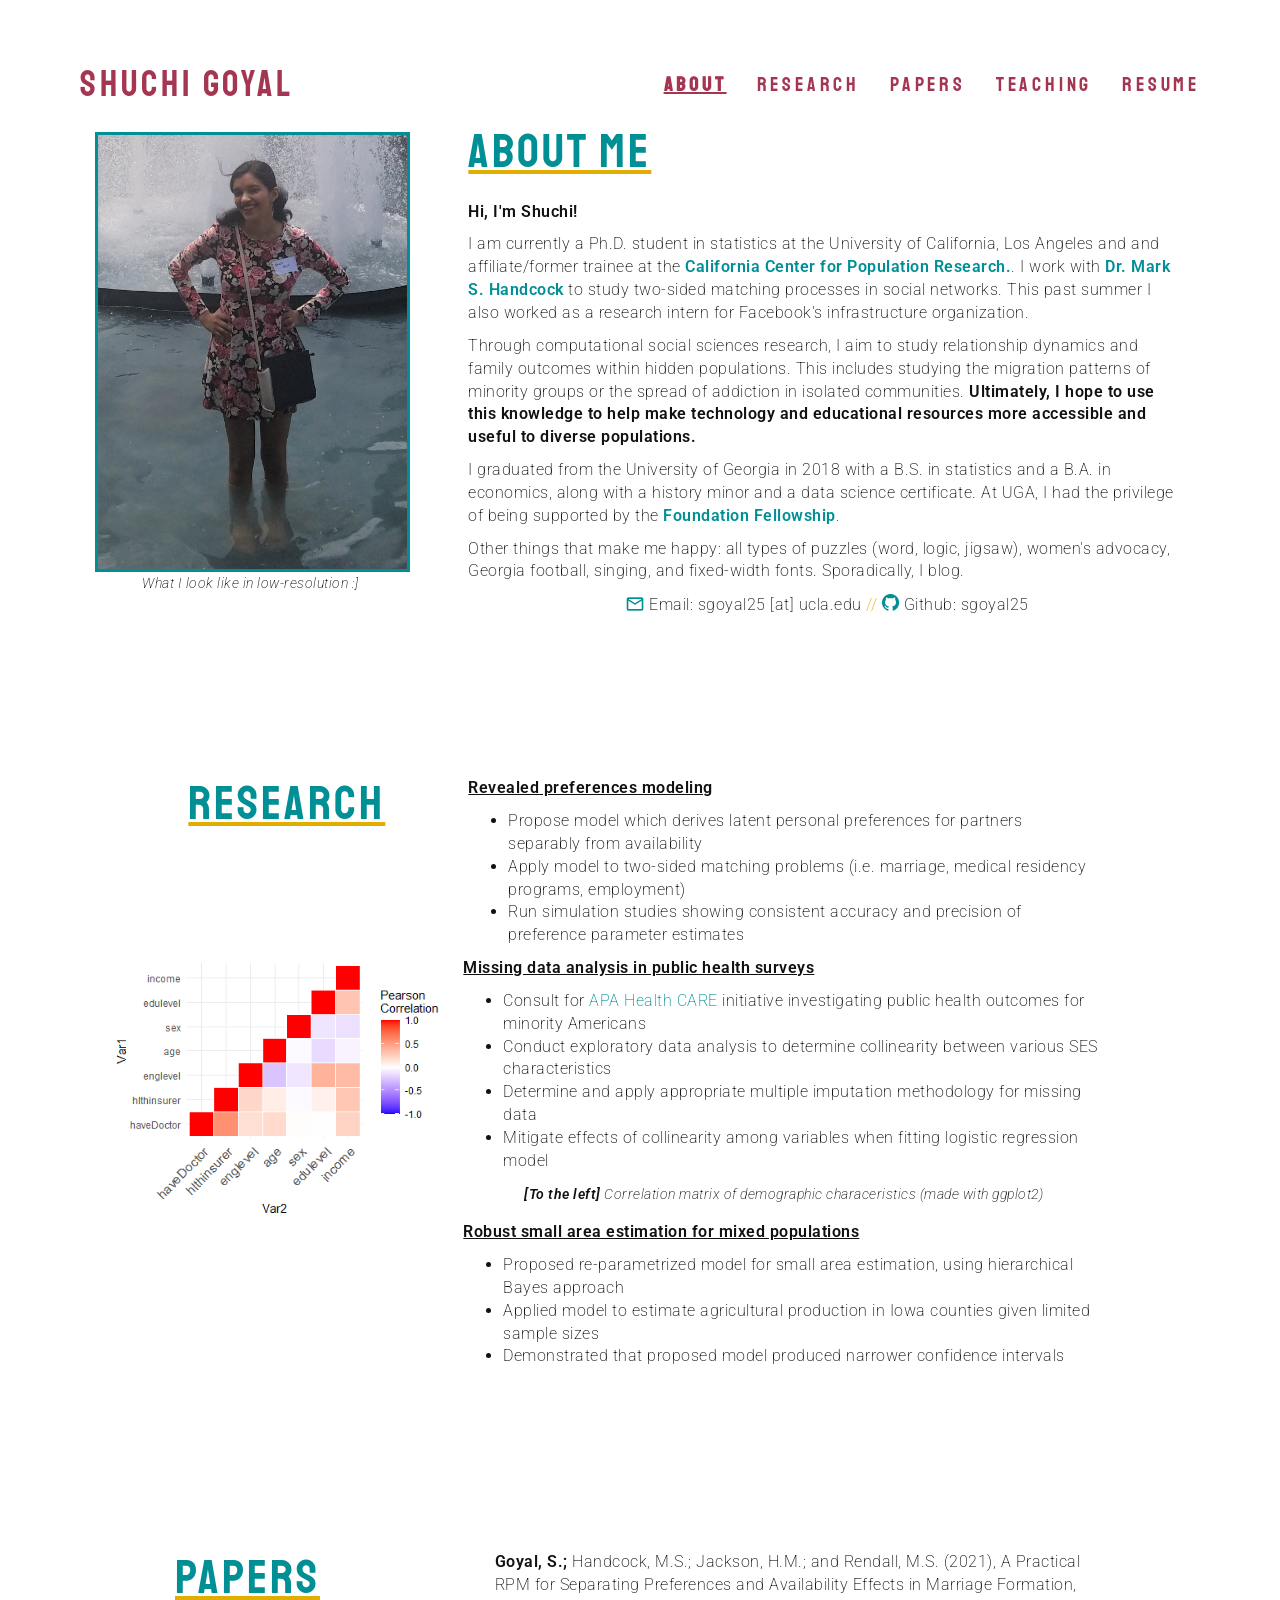
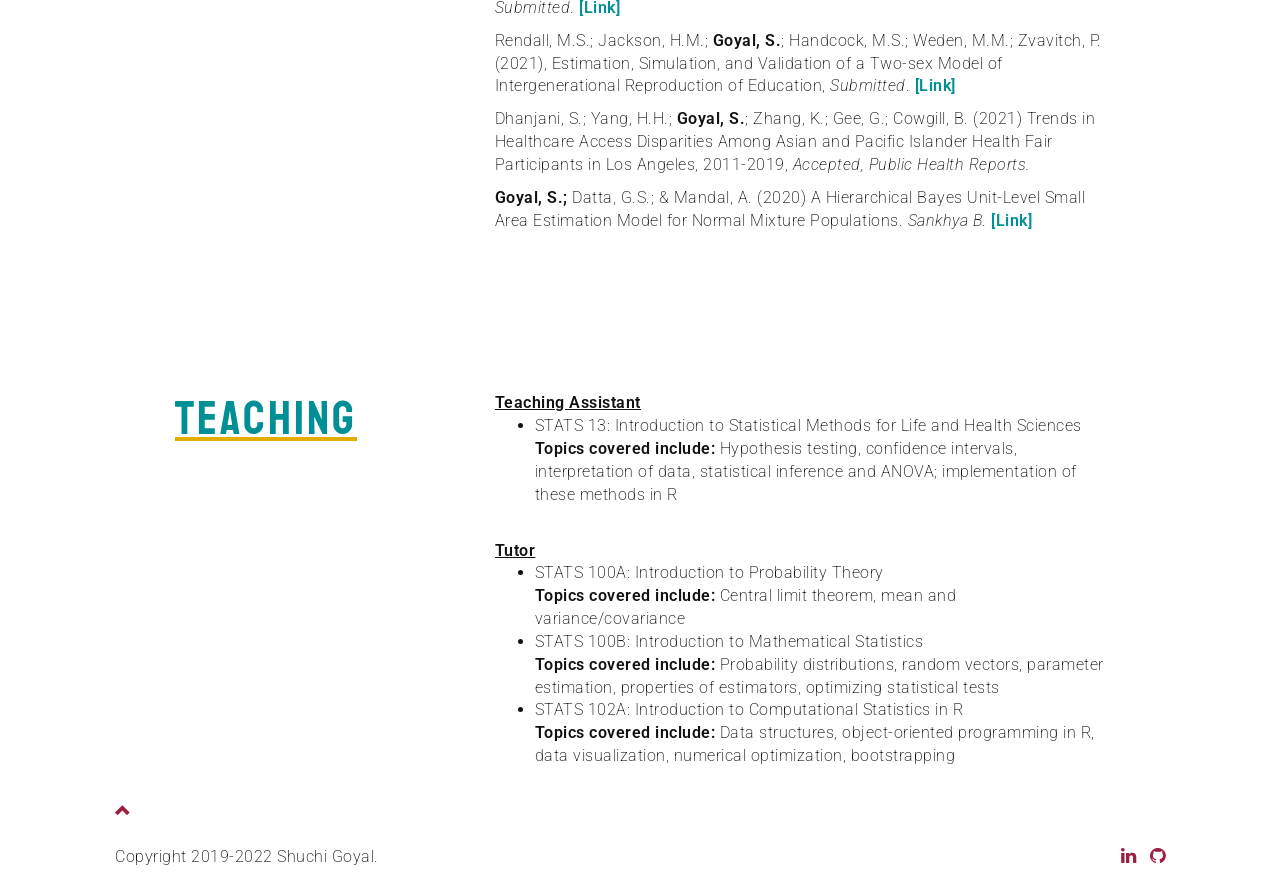
==== index.html @ 54690d1c "Update index.html" ====
<!DOCTYPE html>
<html lang="en">
<head>
  <title>Shuchi Goyal | Statistician</title>
  <meta charset="utf-8">
  <meta name="viewport" content="width=device-width, initial-scale=1.0">
  <link href="assets/css/bootstrap-responsive.css" rel="stylesheet">
  <meta name="description" content="Ph.D. Student in Statistics">
  <meta name="author" content="Shuchi Goyal">
  <link rel="stylesheet" href="https://maxcdn.bootstrapcdn.com/bootstrap/3.3.7/css/bootstrap.min.css">
  <meta name="viewport" content="width=device-width, initial-scale=1">
  <link href="https://fonts.googleapis.com/css?family=Cousine|Cutive+Mono|Overpass+Mono&display=swap" rel="stylesheet">
  <link href="https://fonts.googleapis.com/css?family=Staatliches&display=swap" rel="stylesheet">
  <link href="https://fonts.googleapis.com/css?family=Open+Sans:300" rel="stylesheet">
  <link href="https://fonts.googleapis.com/css?family=Satisfy:300, 400, 500, 600, 700" rel="stylesheet">
  <link href="https://fonts.googleapis.com/css?family=Bree+Serif:300, 400, 500, 600, 700" rel="stylesheet">
  <link href="https://fonts.googleapis.com/css?family=Roboto&display=swap" rel="stylesheet">
  <link href="https://fonts.googleapis.com/icon?family=Material+Icons" rel="stylesheet">
  <link href="images/sg.png" rel="shortcut icon" type="image/x-icon"/>
  <script src="https://ajax.googleapis.com/ajax/libs/jquery/3.2.1/jquery.min.js"></script>
  <script src="https://maxcdn.bootstrapcdn.com/bootstrap/3.3.7/js/bootstrap.min.js"></script>

<link href="https://maxcdn.bootstrapcdn.com/font-awesome/4.4.0/css/font-awesome.min.css" rel="stylesheet"/>
<link href="https://maxcdn.bootstrapcdn.com/bootstrap/3.3.5/css/bootstrap.min.css" rel="stylesheet"/>

  <style>
  body {
      font-family: 'Roboto', san-serif;
      font-size: 16px;
      letter-spacing: 0.5px;
      color: #111111;
      font-weight: 200;
	  background-color: #ffffff;
  	  padding-top: 65px;
  }
  strong{
  	font-weight: 600;
  }
  a {
	color: #008F95;
  }
  a:hover {
	color: #E1AD01;
  }
  
  h3 {
      margin: 0px 0 0px 0;
      letter-spacing: 3px;      
      font-size: 48px;
      color: #008F95;
      font-family: 'Staatliches', cursive;
	  text-align: left;
	  <!-- margin-left: 10px; -->
	  vertical-align: top;
	  text-decoration: underline;
	  text-decoration-color: #E1AD01;
  }
  h4 {
      margin: 0px 0 0px 0;
      letter-spacing: 2px;      
      font-size: 17px;
      color: #111;
      font-family: 'Open Sans', serif;
	  font-weight: 600;
  }
  .container-fluid {
  	padding-top: 60px; 
  	padding-left: 80px;
  	padding-right: 80px;
	text-align: left;
  }
  .top-buffer { margin-top:90px; }
  .top-buffer2 { margin-top:50px; }
  .bg-1 {
      background: #2d2d30;
      color: #bdbdbd;
  }
  .bg-1 h3 {color: #fff;}
  .bg-1 p {font-style: italic;}
  .list-group-item:first-child {
      border-top-right-radius: 0;
      border-top-left-radius: 0;
  }
  .navbar {
      font-family: 'Staatliches', cursive;
      font-weight: 500 !important;
      margin-bottom: 0;
      margin-top: 0;
      border: 0;
	  background-color: #ffffff;
	  font-size: 12px !important;
      letter-spacing: 3.8px;
      opacity: 0.9;
  }
  .navbar li a, .navbar .navbar-brand { 
      color: #9c2140 !important;
	  font-size: 20px
  }
  .navbar-nav li a:hover {
	  text-decoration: underline !important;
	  <!-- text-decoration-color: #E1AD01 !important; -->

  }
  .navbar-default li.active a {
      color: #9c2140 !important;
	  text-decoration: underline;
	  <!-- text-decoration-color: #E1AD01; -->
  }
.navbar-default .navbar-nav > .active > a, .navbar-default .navbar-nav > .active >   
 a:hover, .navbar-default .navbar-nav > .active > a:focus {
  /*BACKGROUND color for active*/
  background-color: #ffffff;
}
.navbar-default .navbar-nav>.active>a, .navbar-nav>.active>a:hover, .navbar-nav>.active>a:focus {
  font-weight: 800;
}
  .navbar-default .navbar-toggle {
      border-color: transparent;
  }
  footer {
	  background-color: #ffffff;
      color: #111111;
      padding-bottom: 20px;
      padding-left: 20px;
      padding-right: 20px;
  }
  footer a {
      color: #9c2140;
  }
  footer a:hover {
      color: #E1AD01;
      text-decoration: none;
  }  
  .form-control {
      border-radius: 0;
  }
  textarea {
      resize: none;
  }
  .material-icons, .icon-text {
      vertical-align: text-bottom;
    }
  .vcenter {
    display: inline-block;
    vertical-align: top;
    float: none;
  }
  .borderexample
  {
    border-style:solid;
    border-width:1px;
    border-color:#000;
  }
  .active,
  .demo:hover {
    opacity: 1;
  }
  img.hover-shadow {
    transition: 0.3s
  }
  .hover-shadow:hover {
    box-shadow: 0 4px 8px 0 rgba(0, 0, 0, 0.05), 0 6px 20px 0 rgba(0, 0, 0, 0.05)
    -webkit-transform:scale(1.19); /* Safari and Chrome */
    -moz-transform:scale(1.19); /* Firefox */
    -ms-transform:scale(1.19); /* IE 9 */
    -o-transform:scale(1.19); /* Opera */
     transform:scale(1.19);
  }
  div{
    max-width: 1350px;
  }
  </style>
</head>
<body id="home" data-spy="scroll" data-target=".navbar" data-offset="30">

<nav class="navbar navbar-default navbar-fixed-top">
  <div class="container-fluid">
    <div class="navbar-header">
      <!-- <button type="button" class="navbar-toggle" data-toggle="collapse" data-target="#myNavbar"> -->
        <!-- <span class="icon-bar"></span> -->
        <!-- <span class="icon-bar"></span> -->
        <!-- <span class="icon-bar"></span>                         -->
      <!-- </button> -->
      <a class="navbar-brand" style="font-size:300%;" href="#myPage">Shuchi Goyal</a>
    </div>
    <div class="collapse navbar-collapse" id="myNavbar">
      <ul class="nav navbar-nav navbar-right">
        <li><a href="#home">ABOUT</a></li>
        <li><a href="#research">RESEARCH</a></li>
        <li><a href="#papers">PAPERS</a></li>
        <li><a href="#teaching">TEACHING</a></li>
        <li><a href=https://drive.google.com/file/d/12onkBAIDloPB7LZ57vuVEw_0tGNp7h97/view?usp=sharing target="_blank">RESUME</a></li>
      </ul>
    </div>
  </div>
</nav>


<div class="container-fluid top-buffer3">
<div class = 'row-fluid'>
<div class="col-xs-12 col-sm-4">
<img src="images/fountain.jpg" style="border:3px; border-style:solid; border-color:#008F95; margin: 7px 0px 0px 0px" width=315>
<span style='margin-left: 47px'> <i> <small> What I look like in low-resolution :]</small></i> </span>
</div>
</div>

<div class="col-xs-12 col-sm-8">
<h3 style='font-size: 48px;'> ABOUT ME </h3>
<!-- <h3 style='font-size: 48px; text-decoration:none;'> <font style='color: #E1AD01'> <</font> ABOUT ME <font style='color: #E1AD01'>></font> </h3> -->
<!-- <h3 style='font-size: 48px; text-decoration:none;'> <font style='color: #E1AD01'> <</font> ABOUT ME <font style='color: #E1AD01'>></font> </h3> -->
<!-- <h3 style='font-size: 48px; text-decoration:none;'> < ABOUT ME > </h3> -->
<br>
<p><font style='font-weight: 600'>Hi, I'm Shuchi!</font></p>
<p>I am currently a Ph.D. student in statistics at the University of California, Los Angeles and and affiliate/former trainee at the <strong><a href='https://ccpr.ucla.edu/'>California Center for Population Research.</a></strong>. I work with <strong><a href='http://www.stat.ucla.edu/~handcock/'>Dr. Mark S. Handcock</a></strong> to study two-sided matching processes in social networks. This past summer I also worked as a research intern for Facebook's infrastructure organization.

<p> Through computational social sciences research, I aim to study relationship dynamics and family outcomes within hidden populations. This includes studying the migration patterns of minority groups or the spread of addiction in isolated communities. <font style='font-weight: 600'>Ultimately, I hope to use this knowledge to help make technology and educational resources more accessible and useful to diverse populations.</font> </p>

<p> I graduated from the University of Georgia in 2018 with a B.S. in statistics and a B.A. in economics, along with a history minor and a data science certificate. At UGA, I had the privilege of being supported by the <strong><a href='https://honors.uga.edu/c_s/scholarships/f_f/foundation_fellows.html'>Foundation Fellowship</a></strong>. <!-- and conducted research in small area estimation under the advisement of <strong><a href='https://www.stat.uga.edu/directory/people/abhyuday-mandal'>Dr. Abhyuday Mandal</a></strong> and <strong><a href='https://www.stat.uga.edu/directory/people/gauri-datta'>Dr. Gauri S. Datta.</a></strong> </p> -->

<!-- <font style='color:#E1AD01'></font> -->
<p> Other things that make me happy: all types of puzzles (word, logic, jigsaw), women's advocacy, Georgia football, singing, and fixed-width fonts. Sporadically, I blog.</p>
<p style='text-align:center'> <a href="mailto:sgoyal25@ucla.edu"><i class="material-icons" style='font-size:20px'>mail_outline</i></a> Email: sgoyal25 [at] ucla.edu <font style='color:#E1AD01'> // </font> <a href="https://github.com/sgoyal25" target='_blank'><i class="fa fa-github" style='font-size:20px'></i></a> Github: sgoyal25 </p>
</div>
</div>



<!-- <div class="container-fluid top-buffer2"> -->
<!-- <div class = 'row-fluid'> -->
<!-- <div class="col-xs-12 col-sm-3"> -->
<!-- <h3 style="border:3px; border-style:dotted; border-color:#E1AD01; padding: 0.5em;"> ABOUT < /h3> -->
<!-- <h3> ABOUT</h3> <div class='verticalLine' style='height:80px'> </div> -->
<!-- </div> -->
<!-- </div> -->

<!-- <div class="col-xs-12 col-sm-8 col-md-offset-1"> -->
<!-- <div class = 'row'> -->
<!-- <div class = 'col-sm-2 img-circle vcenter'>  -->
<!-- <img src="images/candidsq.jpg" style="border:3px; border-style:solid; border-color:#008F95;" width=190> -->
<!-- </div> -->
<!-- <div class = 'col-sm-6 col-md-offset-2 vcenter'> -->
<!-- <p><strong>Hi, my name is Shuchi!</strong></p> -->
<!-- <p>Insert description here. Insert description here. Insert description here. Insert description here. Insert description here. Insert description here. Insert description here. Insert description here. Insert description here. Insert description here. </p> -->
<!-- <p><a href="mailto:sgoyal25@ucla.edu"><i class="material-icons" style='font-size:20px'>mail_outline</i></a> Email: sgoyal25 [<strong>asperand</strong>] ucla.edu</p> -->
<!-- </div> -->
<!-- </div> -->
<!-- <h4><u>About Me</u> </h4> -->
<!-- Gotta fill this in! -->
<!-- </div> -->
<!-- </div> -->

<!-- Container (First Portion) -->
<!-- <div class="container-fluid top-buffer2"> -->
<!-- <div class = 'row-fluid'> -->
<!-- <div class="col-xs-12 col-sm-4 col-sm-offset-4"> -->
<!-- <h3 style="border:3px; border-style:solid; border-color:#E1AD01; padding: 0.5em;"> ABOUT</h3> -->
<!-- <h3 style="font-size:80px;"> ABOUT</h3> -->
<!-- <h3> ABOUT</h3> -->
<!-- </div> -->
<!-- </div> -->
<!-- </div> -->

<!-- <div class="container-fluid top-buffer4"> -->
<!-- <div class = 'row-fluid'> -->
<!-- <div class="col-xs-12 col-sm-9 col-md-offset-2"> -->
<!-- <div class = 'row'> -->
<!-- <div class = 'col-sm-4 img-circle vcenter'>  -->
<!-- <img src="images/candidsq.jpg" style="border:3px; border-style:solid; border-color:#008F95;" width=220> -->
<!-- </div> -->
<!-- <div class = 'col-sm-7 vcenter'> -->
<!-- <p><strong>Hi, my name is Shuchi!</strong></p> -->
<!-- <p>Insert description here. Insert description here. Insert description here. Insert description here. Insert description here. Insert description here. Insert description here. Insert description here. Insert description here. Insert description here. </p> -->
<!-- <p><a href="mailto:sgoyal25@ucla.edu"><i class="material-icons" style='font-size:20px'>mail_outline</i></a> Email: sgoyal25 [<strong>at</strong>] ucla.edu</p> -->
<!-- </div> -->
<!-- </div> -->
<!-- <br /> -->
<!-- <h4><u>About Me</u> </h4> -->
<!-- Gotta fill this in! -->
<!-- </div> -->
<!-- </div> -->
<!-- </div> -->



<!-- Container (Research) -->
<div id = "research" div class="container-fluid">
<div class = 'row-fluid top-buffer'>
<div class="col-xs-12 col-sm-3 col-md-offset-1">
<h3>Research</h3>
</div>

<div class="col-xs-12 col-sm-7">
<p><u><strong>Revealed preferences modeling</strong></u></p>
<ul>
<li> Propose model which derives latent personal preferences for partners separably from availability</li>
<li> Apply model to two-sided matching problems (i.e. marriage, medical residency programs, employment)</li>
<li> Run simulation studies showing consistent accuracy and precision of preference parameter estimates
</div>

<!-- <div class = 'row'>
<div class="col-xs-12 col-sm-8 col-sm-offset-4">
<p><u><strong>Missing data analysis for public health records</strong></u></p>
<ul>
<li> Model the underlying preferences which influence the formation of partnerships in bipartite network (ex. heterosexual marriages)</li>
<li> Apply model to data from the American Community Survey and Survey of Income and Program Participation
<li> Simulate marital partnerships in a population assuming known preferences and analyze model performance </li>
<li> Construct probabilities for people of different "types" remaining single</li>
</div>
</div> -->

<div class = 'row'>
<div class = 'col-sm-2 vcenter'> 
<img src="images/APA_corr.png" style="fill:#008F95" class="ratio hover-shadow" width=400>
</div><!--
--><div class = 'col-sm-7 col-sm-offset-2 vcenter hcenter'>
<p><u><strong>Missing data analysis in public health surveys</strong></u></p>
<ul>
<li> Consult for <a href=http://www.apahcare.com/> APA Health CARE </a> initiative investigating public health outcomes for minority Americans</li>
<li> Conduct exploratory data analysis to determine collinearity between various SES characteristics</li>
<li> Determine and apply appropriate multiple imputation methodology for missing data</li>
<li> Mitigate effects of collinearity among variables when fitting logistic regression model</li>
</ul>
<center><p><small><i><strong>[To the left]</strong> Correlation matrix of demographic characeristics (made with ggplot2)</i></small></p></center>
</div>
</div>

<div class = 'row'>
<div class="col-xs-12 col-sm-7 col-sm-offset-4">
<p><u><strong>Robust small area estimation for mixed populations </strong></u></p>
<ul>
<li>Proposed re-parametrized model for small area estimation, using hierarchical Bayes approach</li>
<li>Applied model to estimate agricultural production in Iowa counties given limited sample sizes</li>
<li>Demonstrated that proposed model produced narrower confidence intervals</li>
</ul>
<!-- <p><small><i><strong>[To the right]</strong> An illustration of the workflow of converting unstructured New York Times articles into a metric that can be used to forecast recessions.</i></small></p> -->
</div>
<!-- <div class = 'col-sm-2 vcenter'>
<img src="images/lda_workflow.png" class="hover-shadow" width=235>
</div> -->
</div>
<br/>

<!-- <div class = 'col-sm-7 col-md-offset-2 vcenter'>
<p><u><strong>Miscellaneous:</strong></u></p>
<ul>
<li> Misc 1</li>
<li> Misc 2</li>
</ul>
</div>
</div>
</div>
</div>
</div> -->


<!-- Container (Papers) -->
<div id = "papers" div class="container-fluid">
<div class = 'row-fluid top-buffer'>
<div class="col-xs-12 col-sm-3">
<h3>Papers</h3>
</div>

<div class="col-xs-12 col-sm-8 col-md-offset-1">
<p>
<strong>Goyal, S.;</strong> Handcock, M.S.; Jackson, H.M.; and Rendall, M.S. (2021), A Practical RPM for Separating Preferences and Availability Effects in Marriage Formation, <i>Submitted</i>. <strong><a href=http://papers.ccpr.ucla.edu/index.php/pwp/article/view/1244/ target="_blank">[Link]</a></strong>
</p>
<p>
Rendall, M.S.; Jackson, H.M.; <strong>Goyal, S.</strong>; Handcock, M.S.; Weden, M.M.; Zvavitch, P. (2021), Estimation, Simulation, and Validation of a Two-sex Model of Intergenerational Reproduction of Education,  <i>Submitted</i>. <strong><a href=https://www.popcenter.umd.edu/research/working-papers/papers/pwp-mprc-2021-004/view>[Link]</a></strong>
</p>
<p>
Dhanjani, S.; Yang, H.H.; <strong> Goyal, S.</strong>; Zhang, K.; Gee, G.; Cowgill, B. (2021) Trends in Healthcare Access Disparities Among Asian and Pacific Islander Health Fair Participants in Los Angeles, 2011-2019, <i>Accepted, Public Health Reports.</i>
</p>
<p>
<strong>Goyal, S.;</strong> Datta, G.S.; & Mandal, A. (2020) A Hierarchical Bayes Unit-Level Small Area Estimation Model for Normal Mixture Populations. <i>Sankhya B</i>. <strong><a href=https://rdcu.be/b2FCo target="_blank">[Link]</a></strong>
</p>
</div>
</div>
</div>	
	
<!-- Container (Teaching) -->
<div id = "teaching" div class="container-fluid">
<div class = 'row-fluid top-buffer'>
<div class="col-xs-12 col-sm-3">
<h3>Teaching</h3>
</div>

<div class="col-xs-12 col-sm-8 col-md-offset-1">
  
<u><strong>Teaching Assistant</strong></u>
<ul>
<li> STATS 13: Introduction to Statistical Methods for Life and Health Sciences </li>
<strong>Topics covered include:</strong> Hypothesis testing, confidence intervals, interpretation of data, statistical inference and ANOVA; implementation of these methods in R 
</ul>
<br>

<u><strong>Tutor</strong></u>
<ul>
<li> STATS 100A: Introduction to Probability Theory</li>
<strong>Topics covered include:</strong> Central limit theorem, mean and variance/covariance
<li> STATS 100B: Introduction to Mathematical Statistics </li>
<strong>Topics covered include:</strong> Probability distributions, random vectors, parameter estimation, properties of estimators, optimizing statistical tests
<li> STATS 102A: Introduction to Computational Statistics in R</li>
<strong>Topics covered include:</strong> Data structures, object-oriented programming in R, data visualization, numerical optimization, bootstrapping
</ul>
<br>

</div>
</div>
</div>

<!-- Footer -->
<footer class="footer">
  <div class='container text-left col-sm-6'>
    <a class="up-arrow" href="#home">
    <span class="glyphicon glyphicon-chevron-up"></span>
    </a><br><br>
    <p> Copyright 2019-2022 Shuchi Goyal. </p>
  </div>
<div class = 'container text-right col-sm-6'>
  <br><br>
     <a href="https://www.linkedin.com/in/shuchigoyal/" target='blank'><i class="fa fa-linkedin" style='font-size:18px'></i></a> &nbsp
     <a href="https://github.com/sgoyal25" target='blank'><i class="fa fa-github" style='font-size:18px'></i></a>
  </p>
</div>
</footer>

<script>
$(document).ready(function(){
  // Initialize Tooltip
  $('[data-toggle="tooltip"]').tooltip(); 
  
  // Add smooth scrolling to all links in navbar + footer link
  $(".navbar a, footer a[href='#myPage']").on('click', function(event) {
    // Make sure this.hash has a value before overriding default behavior
    if (this.hash !== "") {
      // Prevent default anchor click behavior
      event.preventDefault();
      // Store hash
      var hash = this.hash;
      // Using jQuery's animate() method to add smooth page scroll
      // The optional number (900) specifies the number of milliseconds it takes to scroll to the specified area
      $('html, body').animate({
        scrollTop: $(hash).offset().top
      }, 900, function(){
   
        // Add hash (#) to URL when done scrolling (default click behavior)
        window.location.hash = hash;
      });
    } // End if
  });
   $('[data-toggle="tooltip"]').tooltip({
      animated:'fade', 
      placement: 'bottom', 
      html: true
   }); 
})
</script>

</body>
</html>
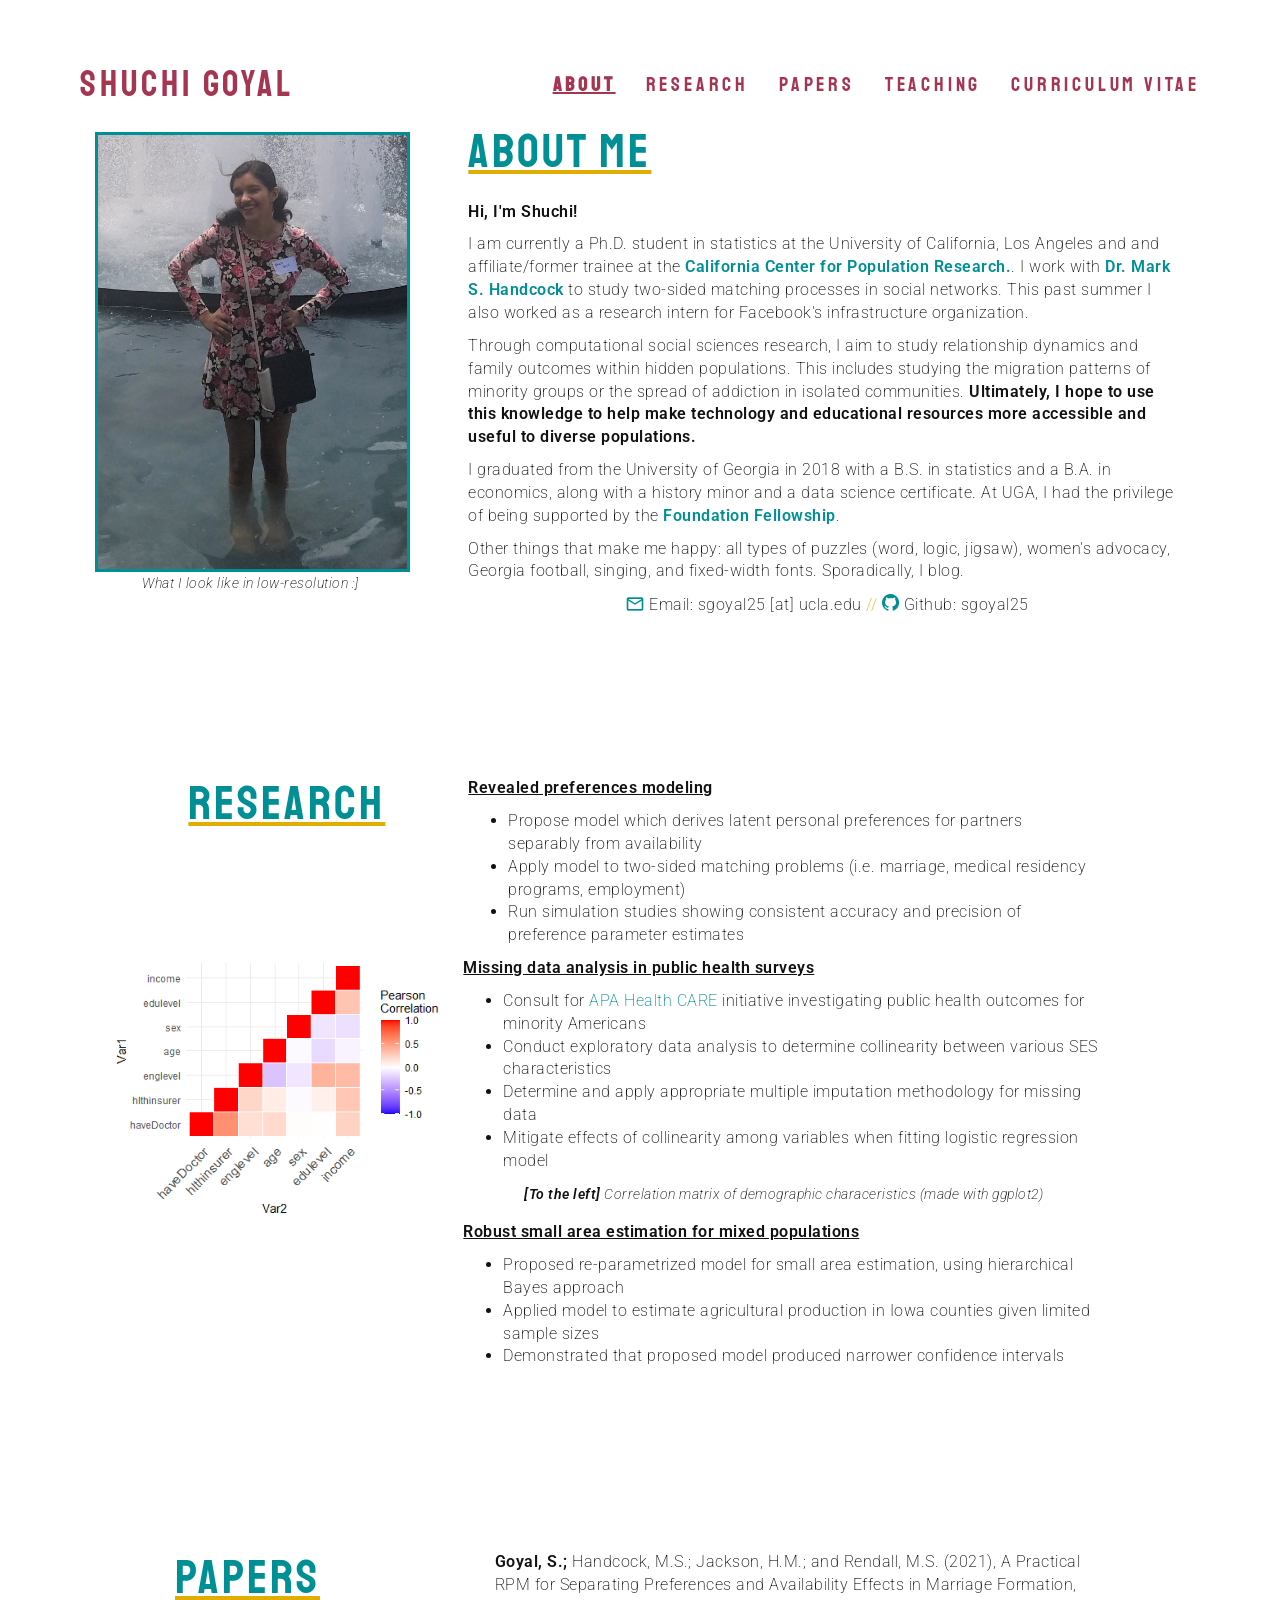
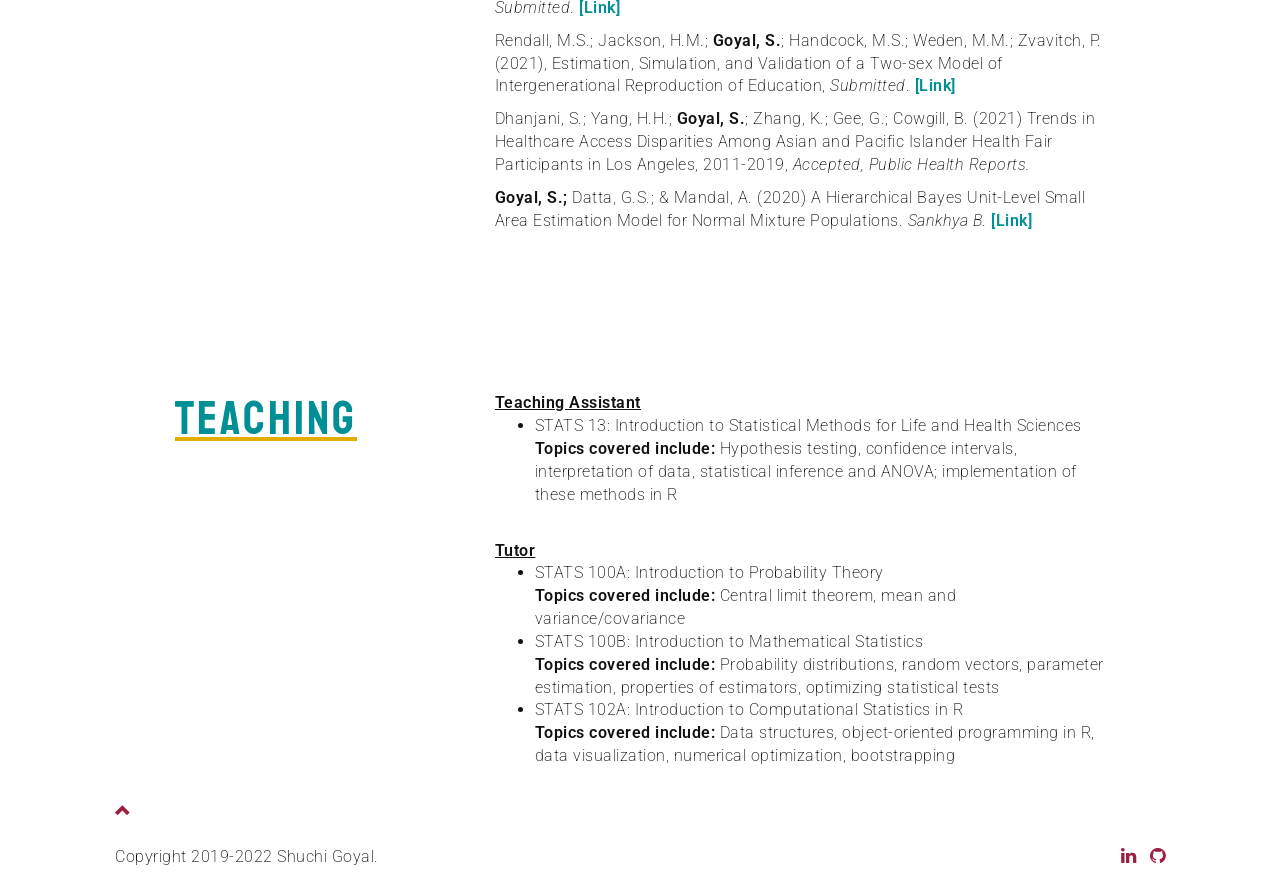
==== commit 29232fc6: "Merge branch 'master' of https://github.com/sgoyal25/sgoyal25.github.io" ====
--- a/index.html
+++ b/index.html
@@ -189,7 +189,7 @@
         <li><a href="#research">RESEARCH</a></li>
         <li><a href="#papers">PAPERS</a></li>
         <li><a href="#teaching">TEACHING</a></li>
-        <li><a href=https://drive.google.com/file/d/12onkBAIDloPB7LZ57vuVEw_0tGNp7h97/view?usp=sharing target="_blank">RESUME</a></li>
+        <li><a href=https://drive.google.com/file/d/12onkBAIDloPB7LZ57vuVEw_0tGNp7h97/view?usp=sharing target="_blank">CURRICULUM VITAE</a></li>
       </ul>
     </div>
   </div>
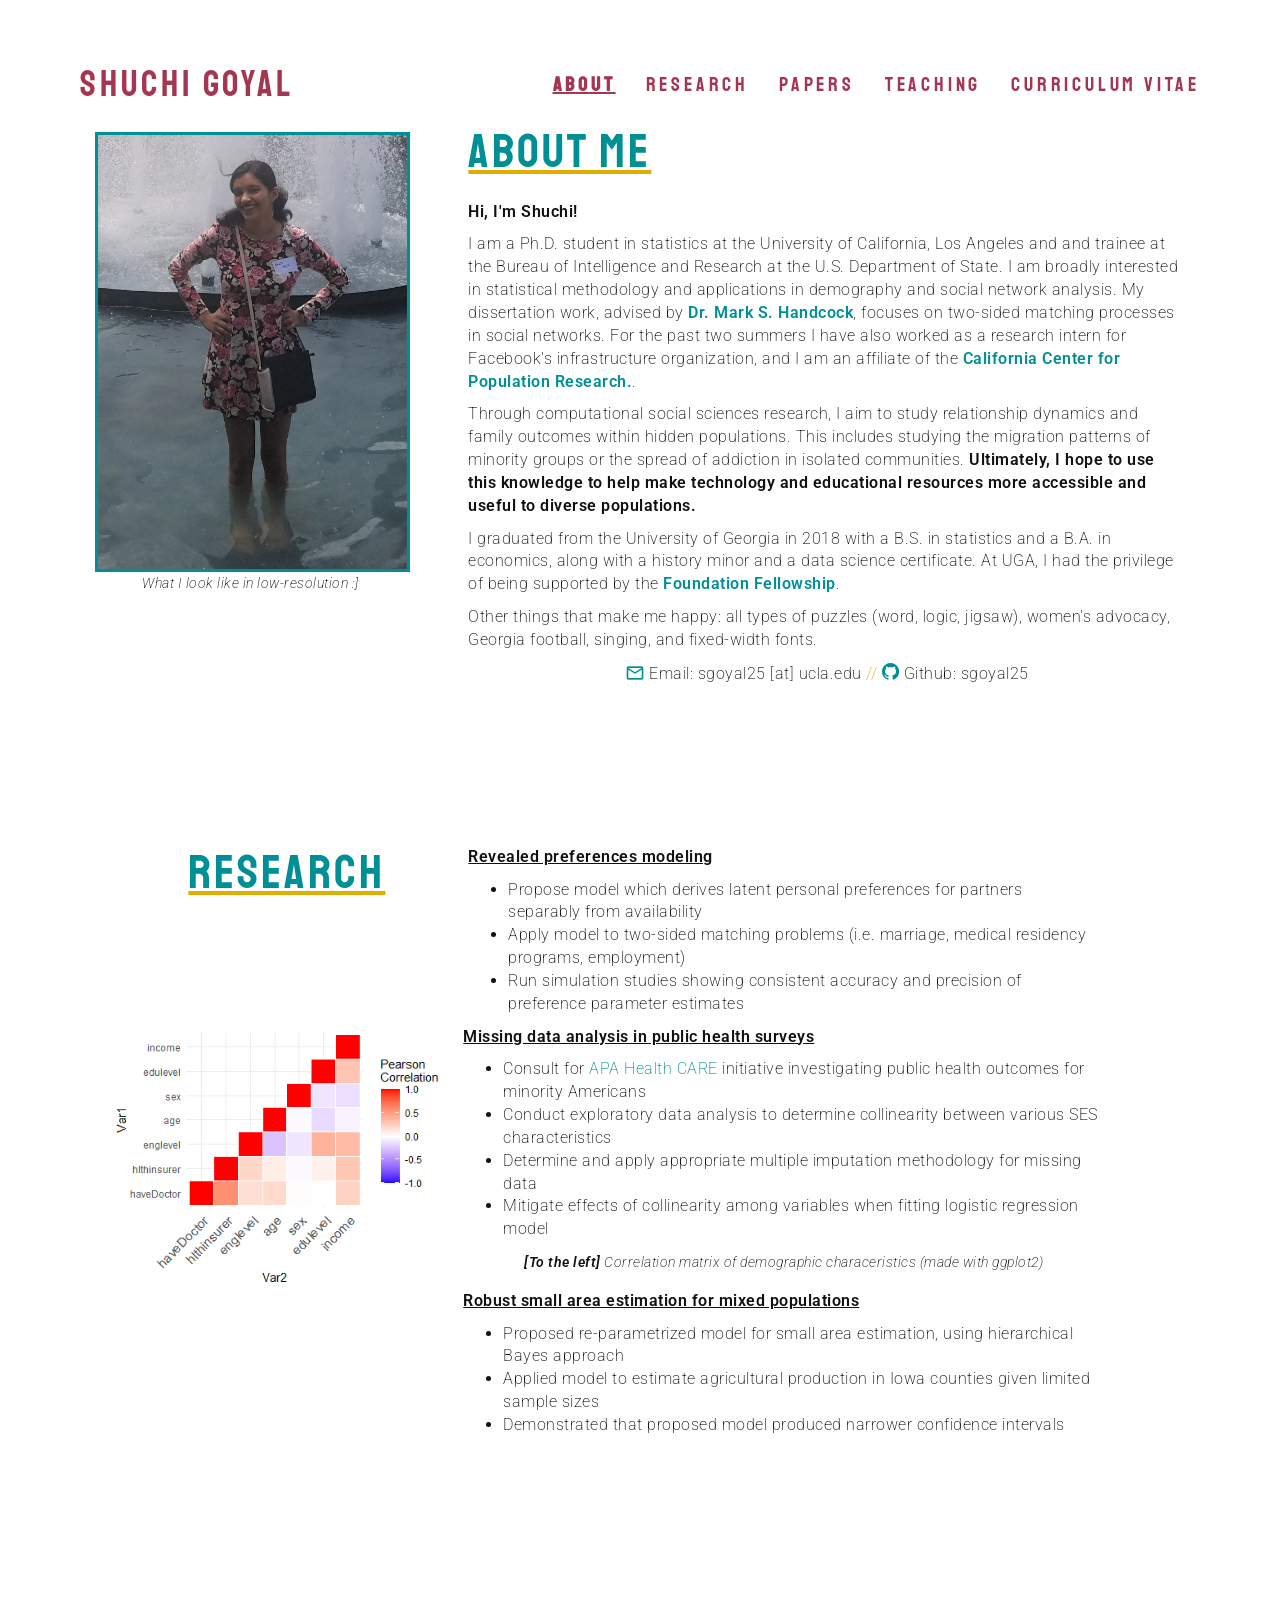
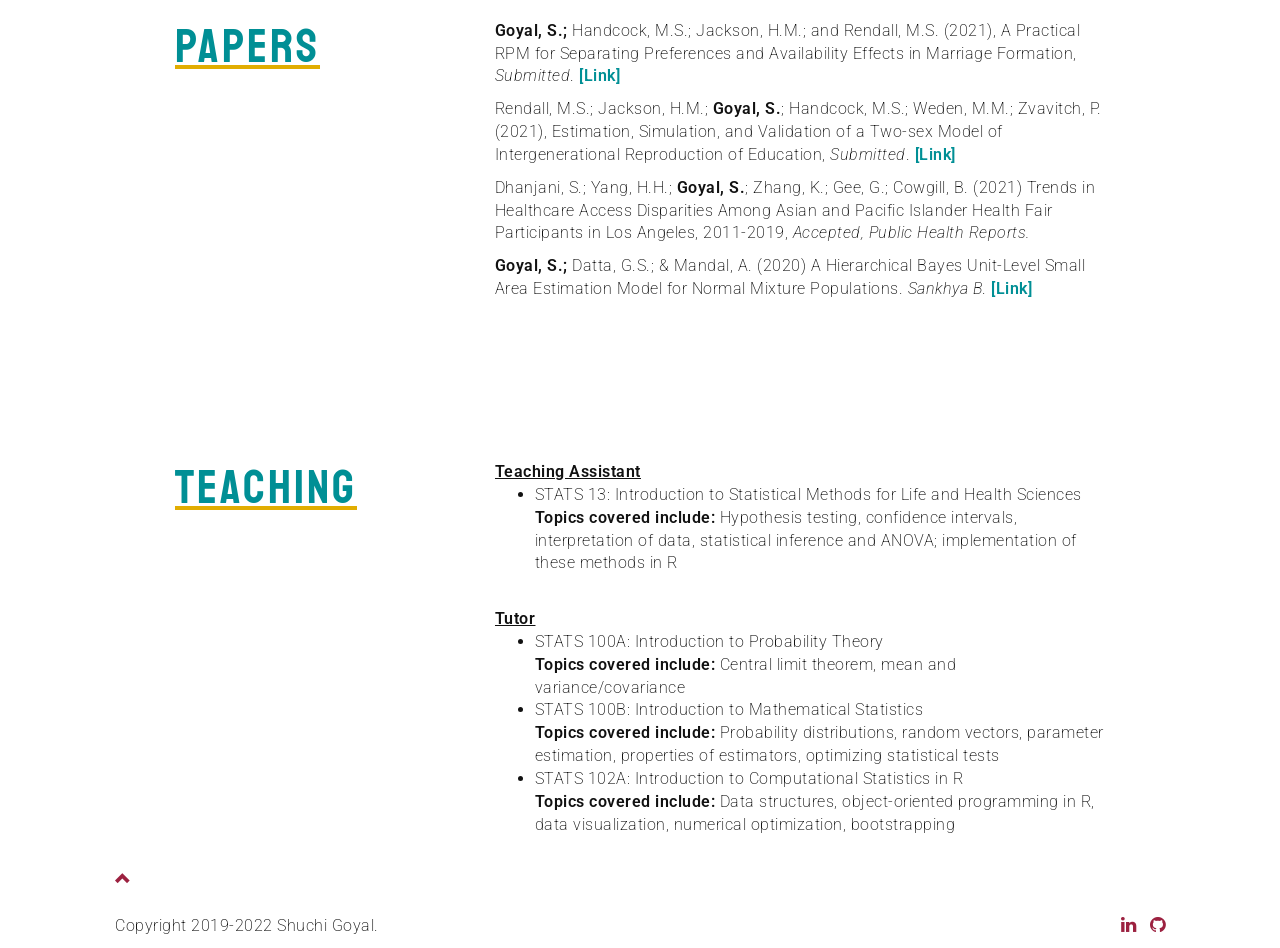
==== commit ab137635: "Update index.html" ====
--- a/index.html
+++ b/index.html
@@ -211,14 +211,14 @@
 <!-- <h3 style='font-size: 48px; text-decoration:none;'> < ABOUT ME > </h3> -->
 <br>
 <p><font style='font-weight: 600'>Hi, I'm Shuchi!</font></p>
-<p>I am currently a Ph.D. student in statistics at the University of California, Los Angeles and and affiliate/former trainee at the <strong><a href='https://ccpr.ucla.edu/'>California Center for Population Research.</a></strong>. I work with <strong><a href='http://www.stat.ucla.edu/~handcock/'>Dr. Mark S. Handcock</a></strong> to study two-sided matching processes in social networks. This past summer I also worked as a research intern for Facebook's infrastructure organization.
+<p>I am a Ph.D. student in statistics at the University of California, Los Angeles and and trainee at the Bureau of Intelligence and Research at the U.S. Department of State. I am broadly interested in statistical methodology and applications in demography and social network analysis. My dissertation work, advised by <strong><a href='http://www.stat.ucla.edu/~handcock/'>Dr. Mark S. Handcock</a></strong>, focuses on two-sided matching processes in social networks. For the past two summers I have also worked as a research intern for Facebook's infrastructure organization, and I am an affiliate of the <strong><a href='https://ccpr.ucla.edu/'>California Center for Population Research.</a></strong>.
 
 <p> Through computational social sciences research, I aim to study relationship dynamics and family outcomes within hidden populations. This includes studying the migration patterns of minority groups or the spread of addiction in isolated communities. <font style='font-weight: 600'>Ultimately, I hope to use this knowledge to help make technology and educational resources more accessible and useful to diverse populations.</font> </p>
 
 <p> I graduated from the University of Georgia in 2018 with a B.S. in statistics and a B.A. in economics, along with a history minor and a data science certificate. At UGA, I had the privilege of being supported by the <strong><a href='https://honors.uga.edu/c_s/scholarships/f_f/foundation_fellows.html'>Foundation Fellowship</a></strong>. <!-- and conducted research in small area estimation under the advisement of <strong><a href='https://www.stat.uga.edu/directory/people/abhyuday-mandal'>Dr. Abhyuday Mandal</a></strong> and <strong><a href='https://www.stat.uga.edu/directory/people/gauri-datta'>Dr. Gauri S. Datta.</a></strong> </p> -->
 
 <!-- <font style='color:#E1AD01'></font> -->
-<p> Other things that make me happy: all types of puzzles (word, logic, jigsaw), women's advocacy, Georgia football, singing, and fixed-width fonts. Sporadically, I blog.</p>
+<p> Other things that make me happy: all types of puzzles (word, logic, jigsaw), women's advocacy, Georgia football, singing, and fixed-width fonts.</p>
 <p style='text-align:center'> <a href="mailto:sgoyal25@ucla.edu"><i class="material-icons" style='font-size:20px'>mail_outline</i></a> Email: sgoyal25 [at] ucla.edu <font style='color:#E1AD01'> // </font> <a href="https://github.com/sgoyal25" target='_blank'><i class="fa fa-github" style='font-size:20px'></i></a> Github: sgoyal25 </p>
 </div>
 </div>
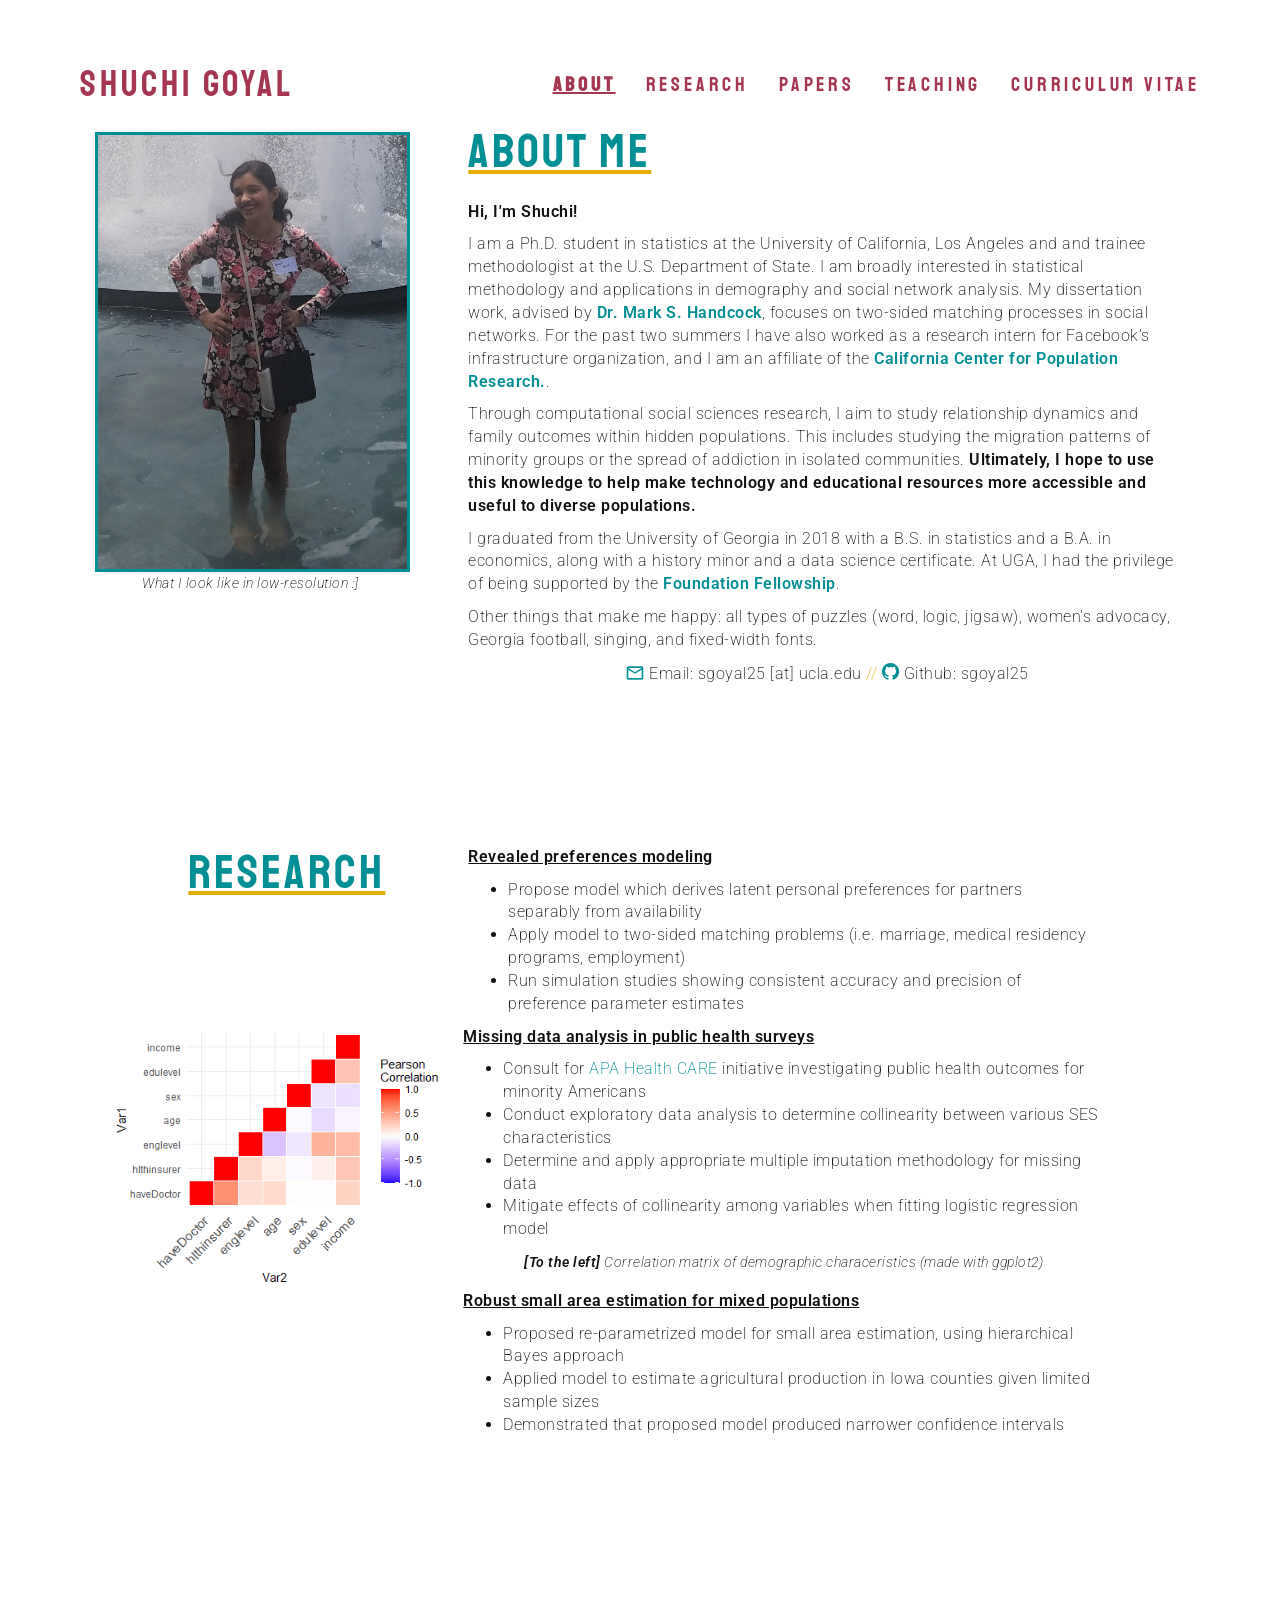
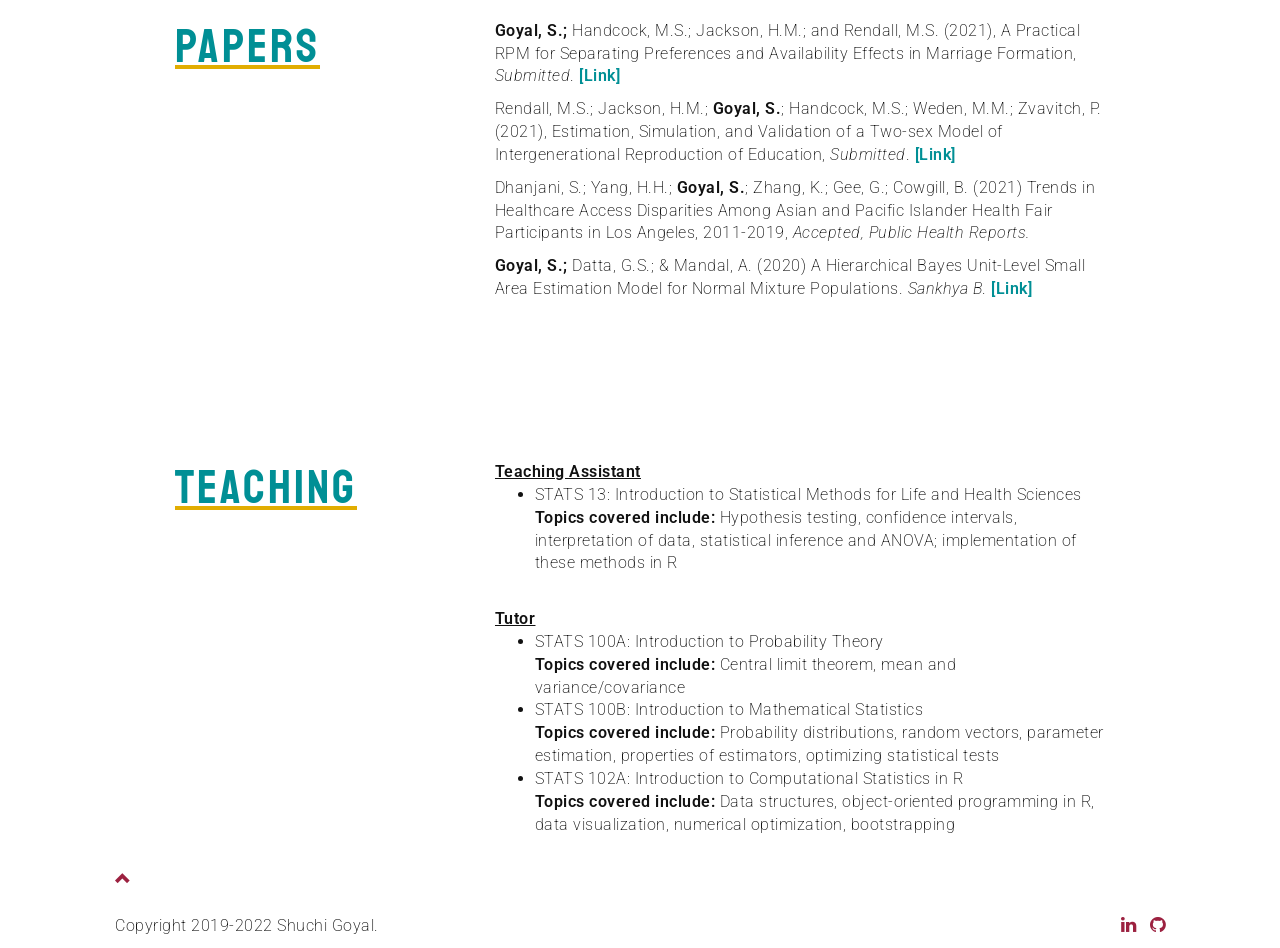
==== commit 4dacab06: "Update index.html" ====
--- a/index.html
+++ b/index.html
@@ -211,7 +211,7 @@
 <!-- <h3 style='font-size: 48px; text-decoration:none;'> < ABOUT ME > </h3> -->
 <br>
 <p><font style='font-weight: 600'>Hi, I'm Shuchi!</font></p>
-<p>I am a Ph.D. student in statistics at the University of California, Los Angeles and and trainee at the Bureau of Intelligence and Research at the U.S. Department of State. I am broadly interested in statistical methodology and applications in demography and social network analysis. My dissertation work, advised by <strong><a href='http://www.stat.ucla.edu/~handcock/'>Dr. Mark S. Handcock</a></strong>, focuses on two-sided matching processes in social networks. For the past two summers I have also worked as a research intern for Facebook's infrastructure organization, and I am an affiliate of the <strong><a href='https://ccpr.ucla.edu/'>California Center for Population Research.</a></strong>.
+<p>I am a Ph.D. student in statistics at the University of California, Los Angeles and and trainee methodologist at the U.S. Department of State. I am broadly interested in statistical methodology and applications in demography and social network analysis. My dissertation work, advised by <strong><a href='http://www.stat.ucla.edu/~handcock/'>Dr. Mark S. Handcock</a></strong>, focuses on two-sided matching processes in social networks. For the past two summers I have also worked as a research intern for Facebook's infrastructure organization, and I am an affiliate of the <strong><a href='https://ccpr.ucla.edu/'>California Center for Population Research.</a></strong>.
 
 <p> Through computational social sciences research, I aim to study relationship dynamics and family outcomes within hidden populations. This includes studying the migration patterns of minority groups or the spread of addiction in isolated communities. <font style='font-weight: 600'>Ultimately, I hope to use this knowledge to help make technology and educational resources more accessible and useful to diverse populations.</font> </p>
 
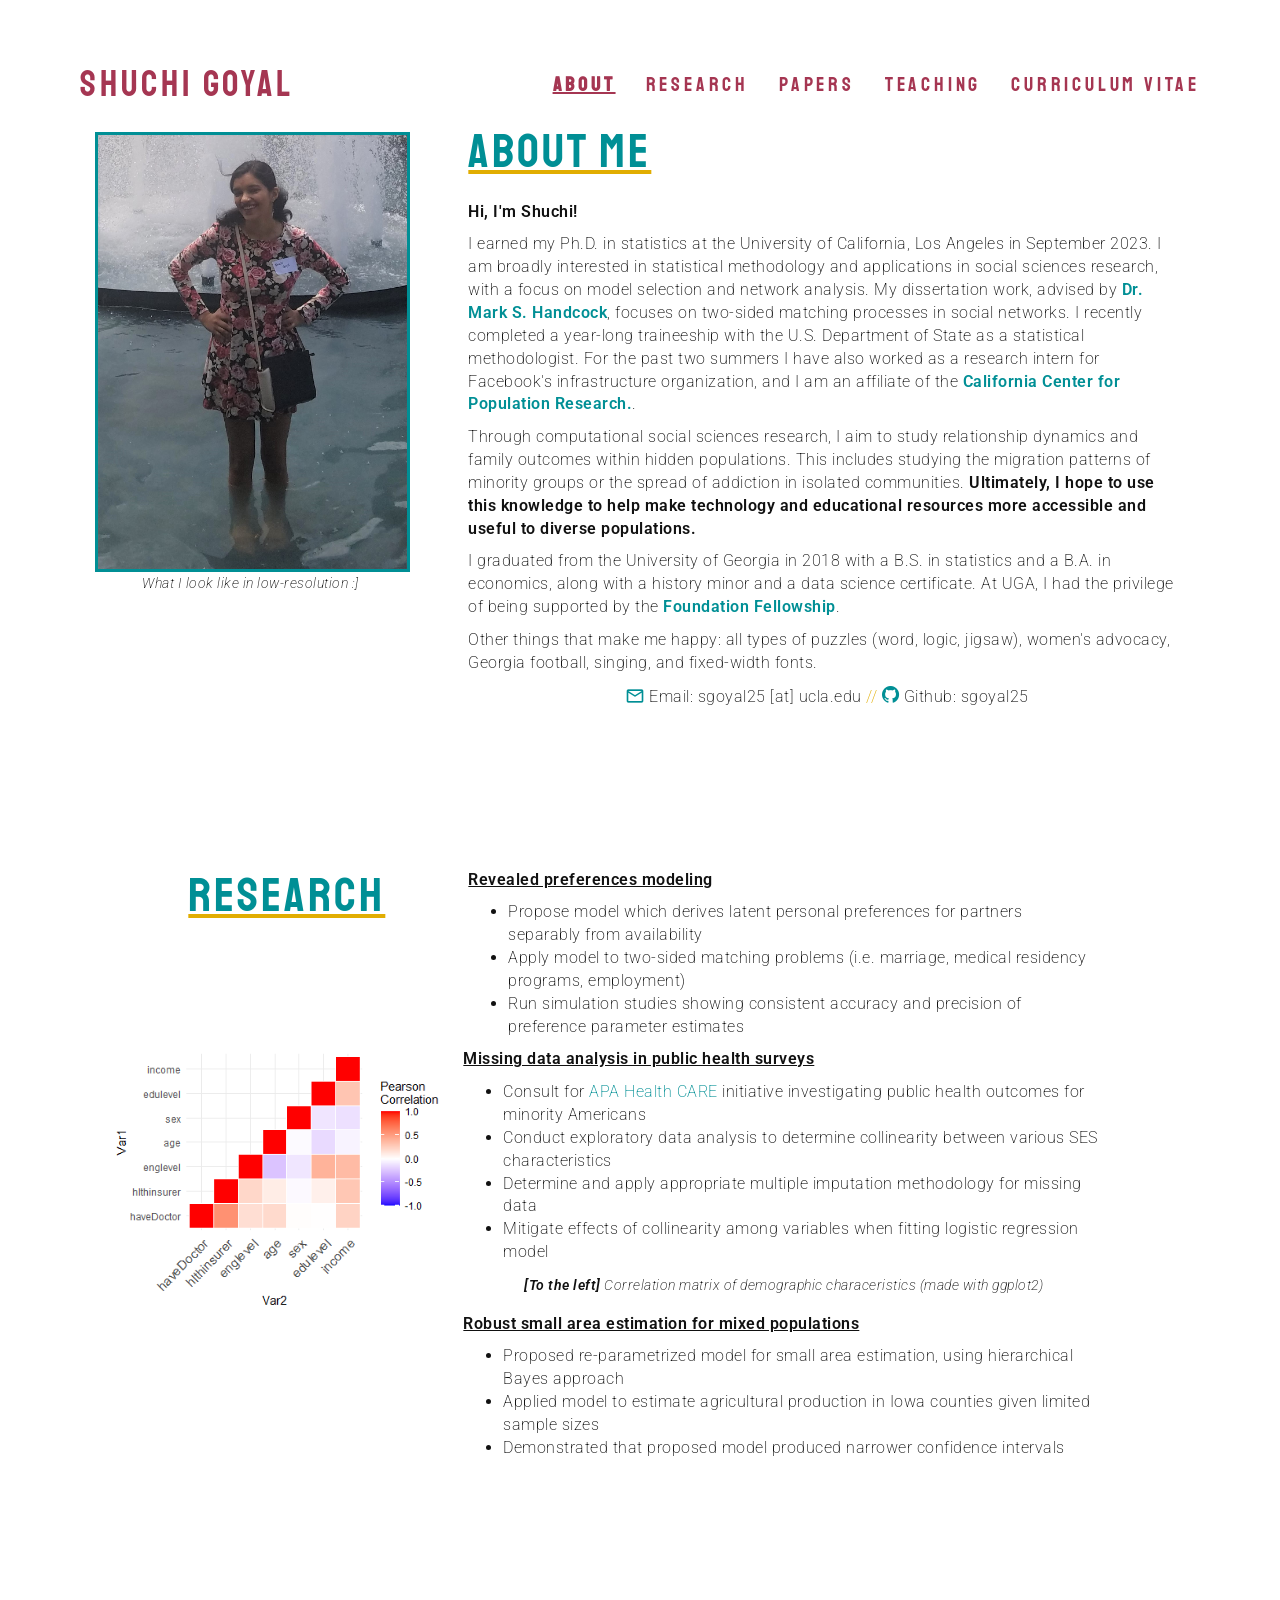
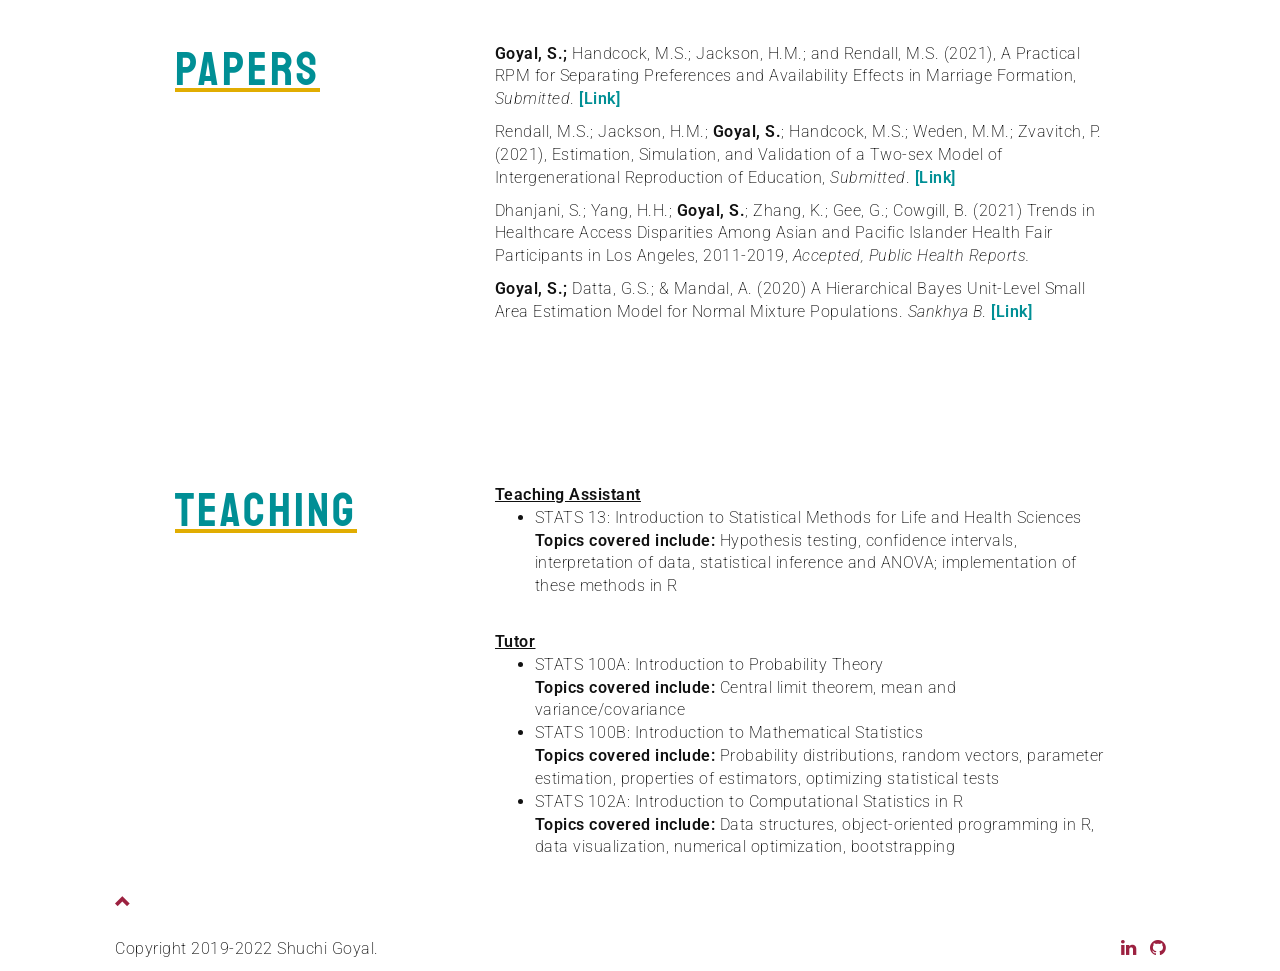
==== commit 8a5bfeb1: "Update index.html Update post-grad" ====
--- a/index.html
+++ b/index.html
@@ -211,11 +211,11 @@
 <!-- <h3 style='font-size: 48px; text-decoration:none;'> < ABOUT ME > </h3> -->
 <br>
 <p><font style='font-weight: 600'>Hi, I'm Shuchi!</font></p>
-<p>I am a Ph.D. student in statistics at the University of California, Los Angeles and and trainee methodologist at the U.S. Department of State. I am broadly interested in statistical methodology and applications in demography and social network analysis. My dissertation work, advised by <strong><a href='http://www.stat.ucla.edu/~handcock/'>Dr. Mark S. Handcock</a></strong>, focuses on two-sided matching processes in social networks. For the past two summers I have also worked as a research intern for Facebook's infrastructure organization, and I am an affiliate of the <strong><a href='https://ccpr.ucla.edu/'>California Center for Population Research.</a></strong>.
-
-<p> Through computational social sciences research, I aim to study relationship dynamics and family outcomes within hidden populations. This includes studying the migration patterns of minority groups or the spread of addiction in isolated communities. <font style='font-weight: 600'>Ultimately, I hope to use this knowledge to help make technology and educational resources more accessible and useful to diverse populations.</font> </p>
-
-<p> I graduated from the University of Georgia in 2018 with a B.S. in statistics and a B.A. in economics, along with a history minor and a data science certificate. At UGA, I had the privilege of being supported by the <strong><a href='https://honors.uga.edu/c_s/scholarships/f_f/foundation_fellows.html'>Foundation Fellowship</a></strong>. <!-- and conducted research in small area estimation under the advisement of <strong><a href='https://www.stat.uga.edu/directory/people/abhyuday-mandal'>Dr. Abhyuday Mandal</a></strong> and <strong><a href='https://www.stat.uga.edu/directory/people/gauri-datta'>Dr. Gauri S. Datta.</a></strong> </p> -->
+<p>I earned my Ph.D. in statistics at the University of California, Los Angeles in September 2023. I am broadly interested in statistical methodology and applications in social sciences research, with a focus on model selection and network analysis. My dissertation work, advised by <strong><a href='http://www.stat.ucla.edu/~handcock/'>Dr. Mark S. Handcock</a></strong>, focuses on two-sided matching processes in social networks. I recently completed a year-long traineeship with the U.S. Department of State as a statistical methodologist. For the past two summers I have also worked as a research intern for Facebook's infrastructure organization, and I am an affiliate of the <strong><a href='https://ccpr.ucla.edu/'>California Center for Population Research.</a></strong>.
+
+<p>Through computational social sciences research, I aim to study relationship dynamics and family outcomes within hidden populations. This includes studying the migration patterns of minority groups or the spread of addiction in isolated communities. <font style='font-weight: 600'>Ultimately, I hope to use this knowledge to help make technology and educational resources more accessible and useful to diverse populations.</font> </p>
+
+<p>I graduated from the University of Georgia in 2018 with a B.S. in statistics and a B.A. in economics, along with a history minor and a data science certificate. At UGA, I had the privilege of being supported by the <strong><a href='https://honors.uga.edu/c_s/scholarships/f_f/foundation_fellows.html'>Foundation Fellowship</a></strong>. <!-- and conducted research in small area estimation under the advisement of <strong><a href='https://www.stat.uga.edu/directory/people/abhyuday-mandal'>Dr. Abhyuday Mandal</a></strong> and <strong><a href='https://www.stat.uga.edu/directory/people/gauri-datta'>Dr. Gauri S. Datta.</a></strong> </p> -->
 
 <!-- <font style='color:#E1AD01'></font> -->
 <p> Other things that make me happy: all types of puzzles (word, logic, jigsaw), women's advocacy, Georgia football, singing, and fixed-width fonts.</p>
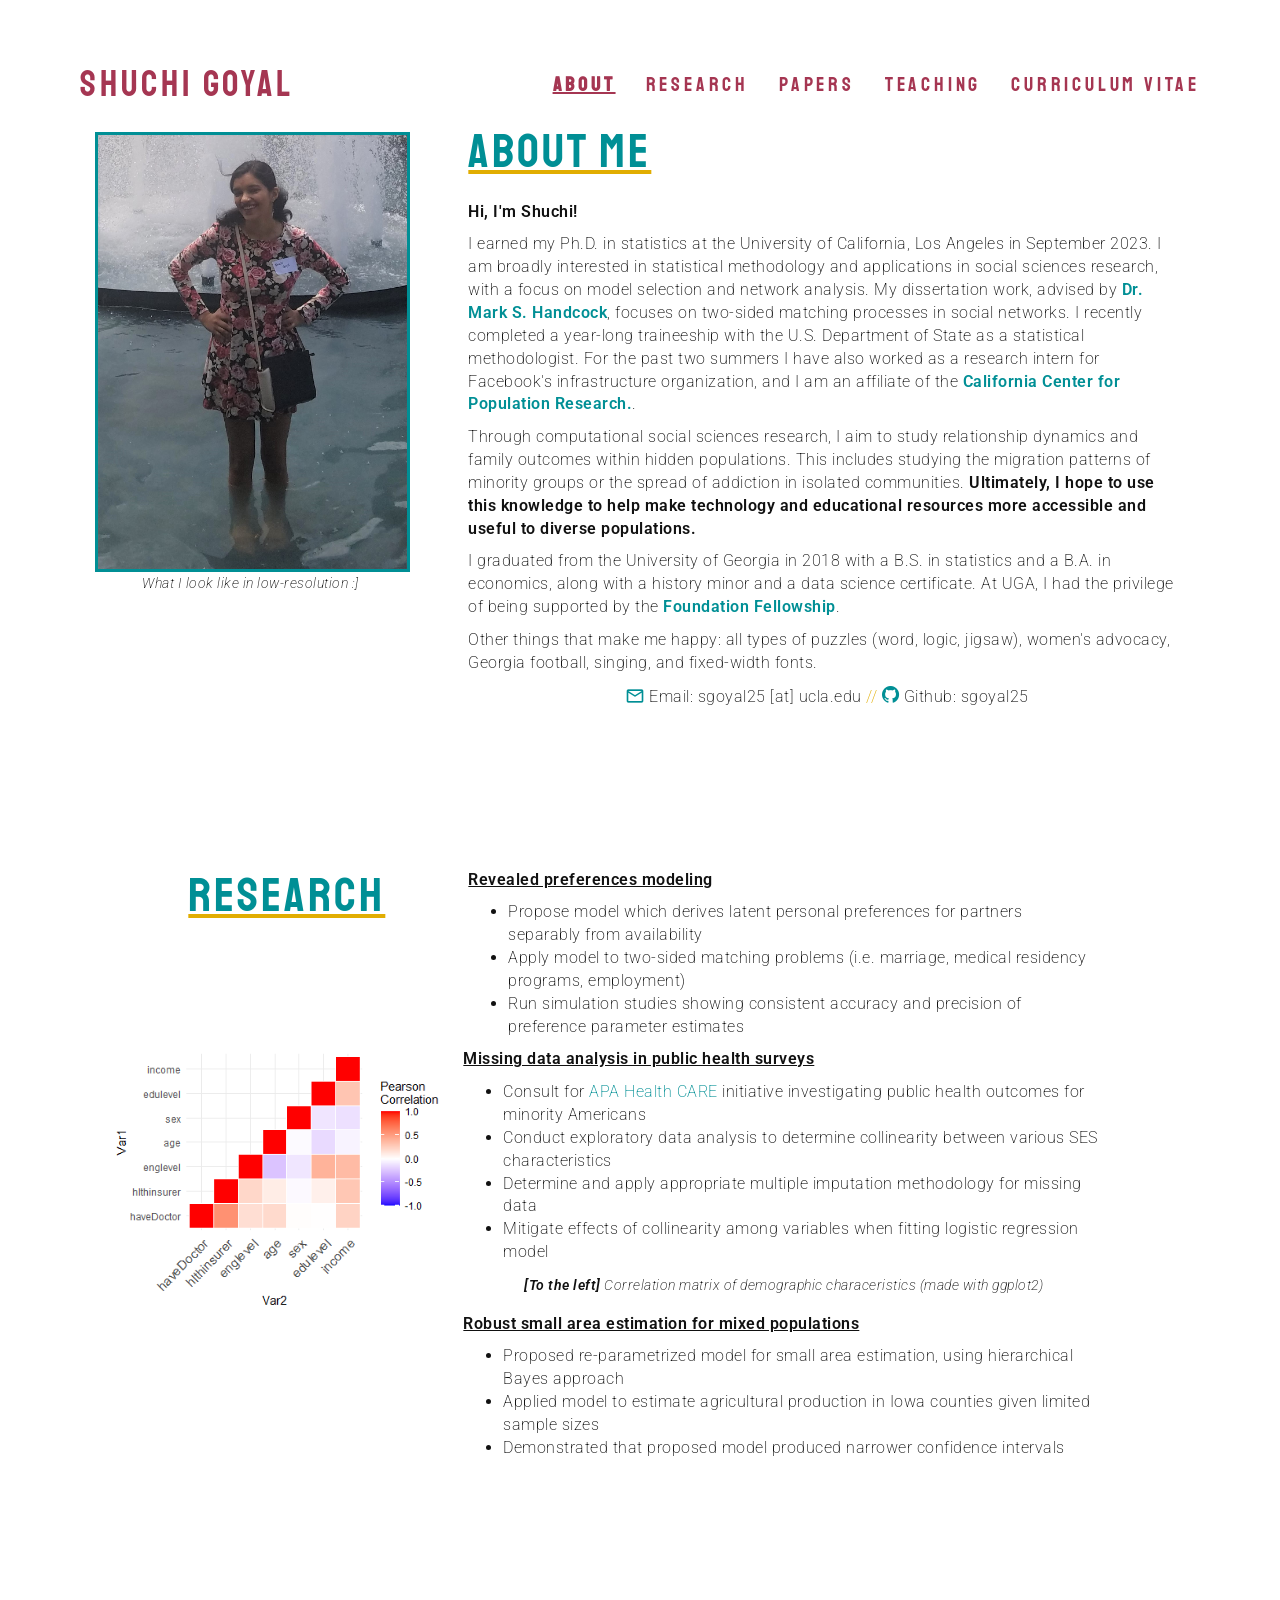
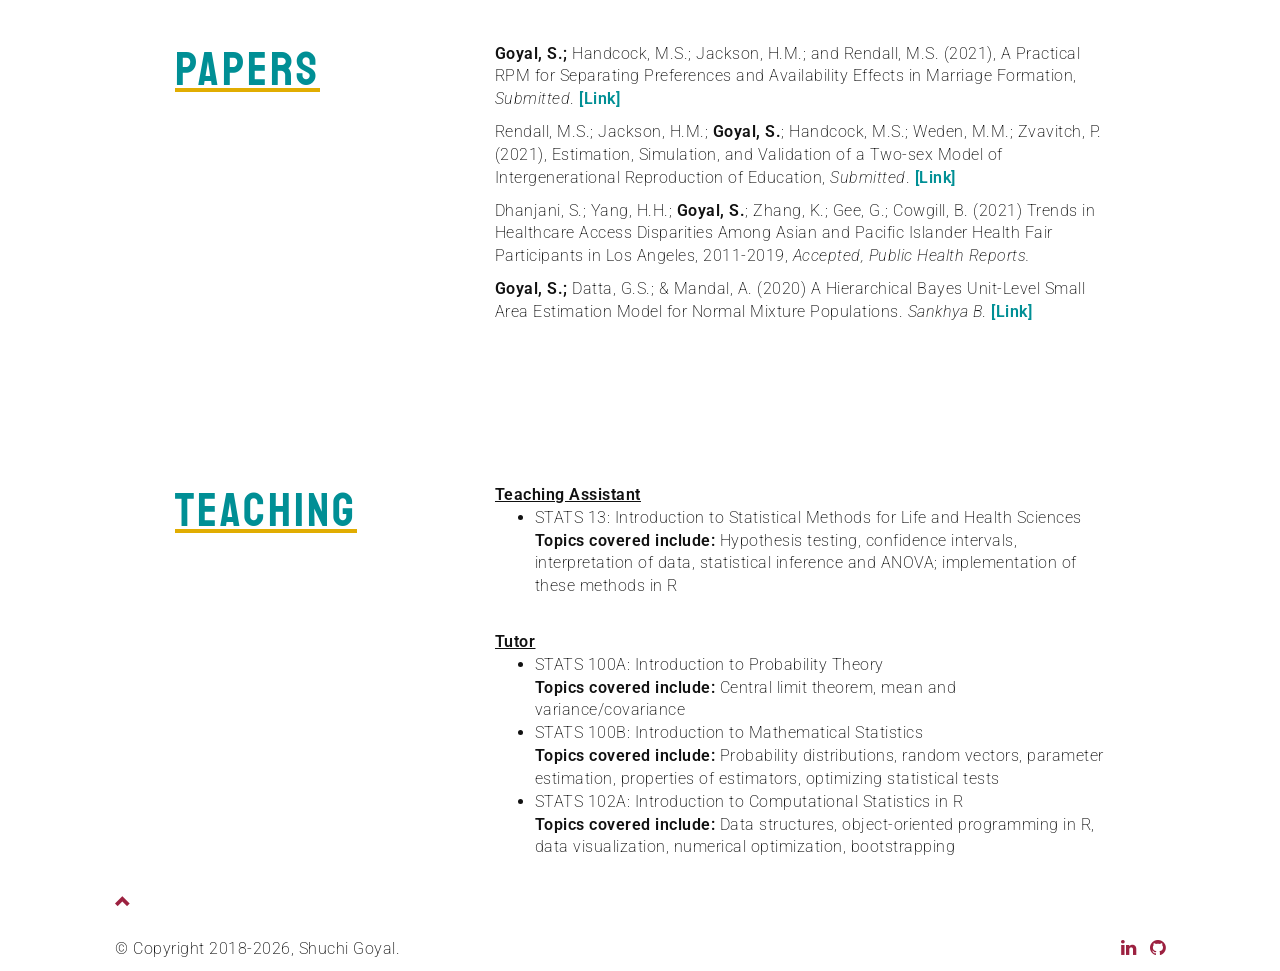
==== commit f9a870c1: "Update copyright" ====
--- a/index.html
+++ b/index.html
@@ -414,7 +414,8 @@
     <a class="up-arrow" href="#home">
     <span class="glyphicon glyphicon-chevron-up"></span>
     </a><br><br>
-    <p> Copyright 2019-2022 Shuchi Goyal. </p>
+    <p> &copy; Copyright 2018<script>new Date().getFullYear()>2018&&document.write("-"+new Date().getFullYear());</script>, Shuchi Goyal.
+ </p>
   </div>
 <div class = 'container text-right col-sm-6'>
   <br><br>
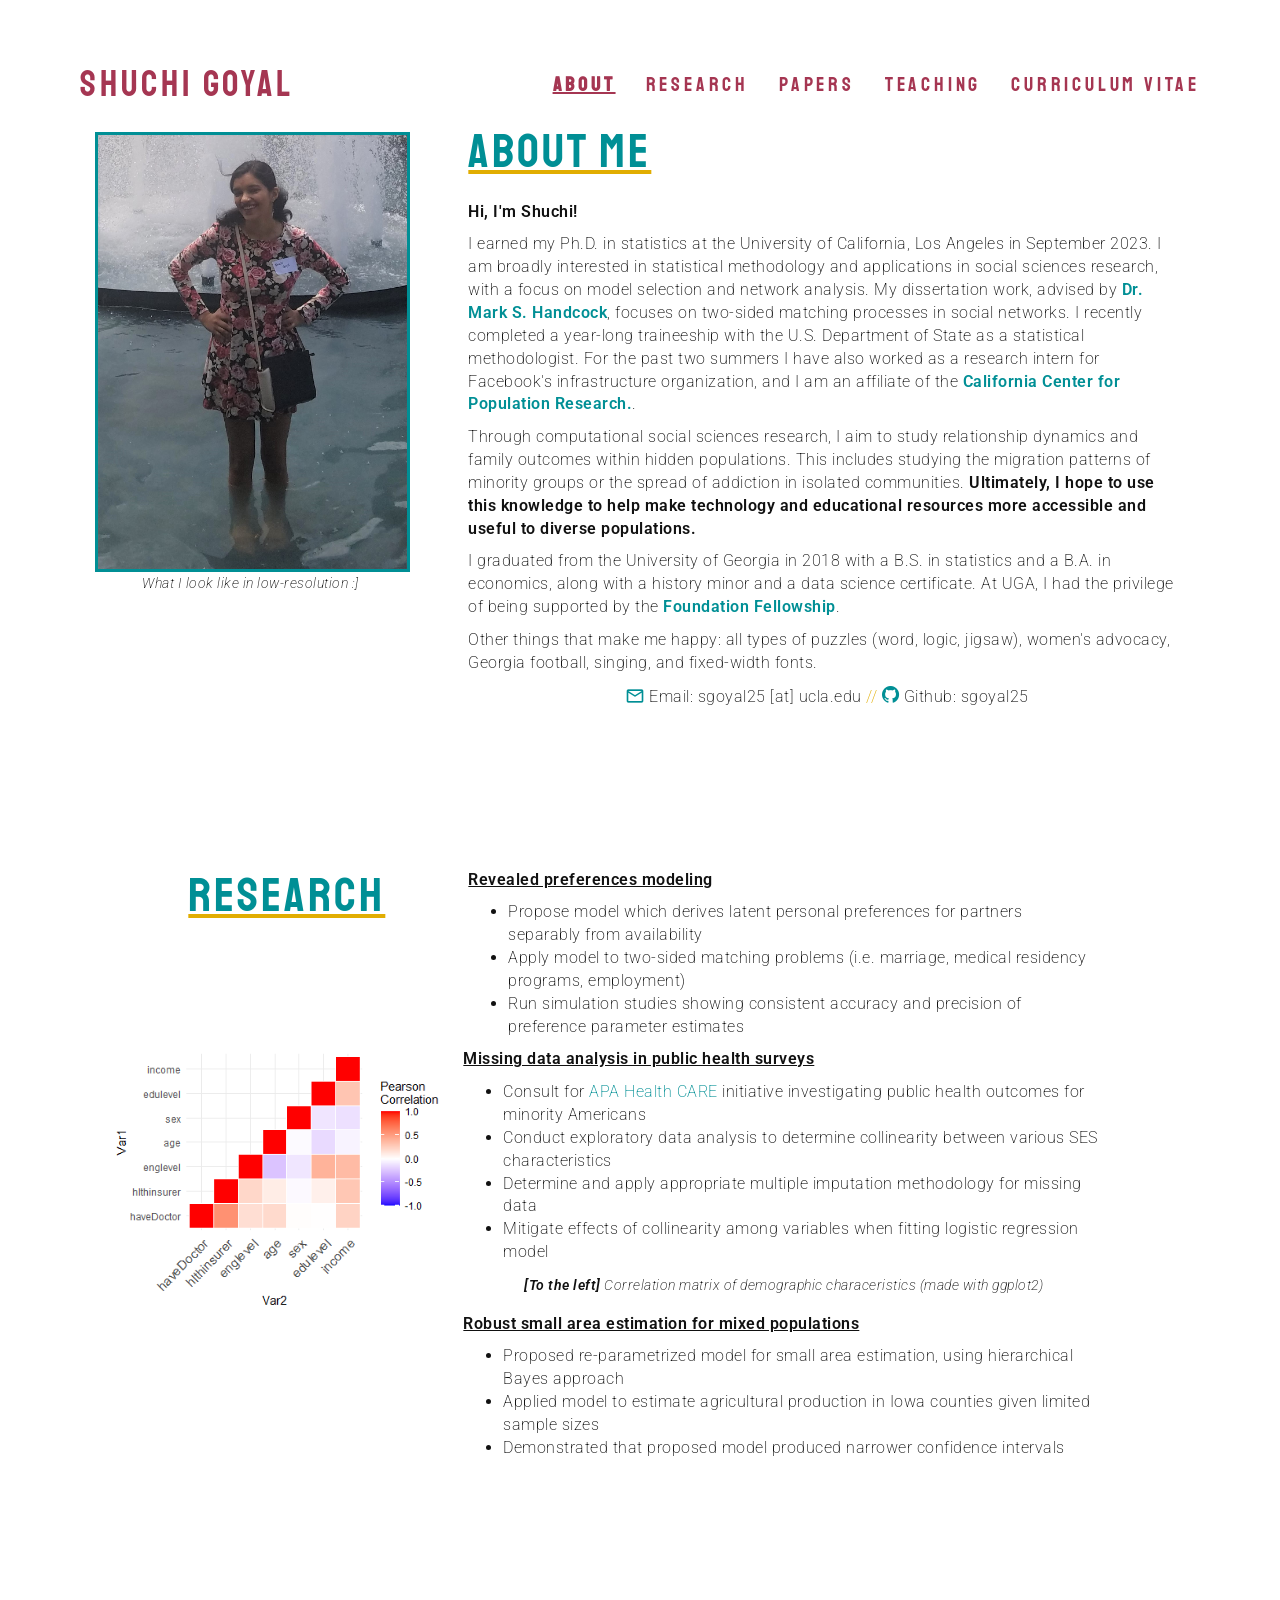
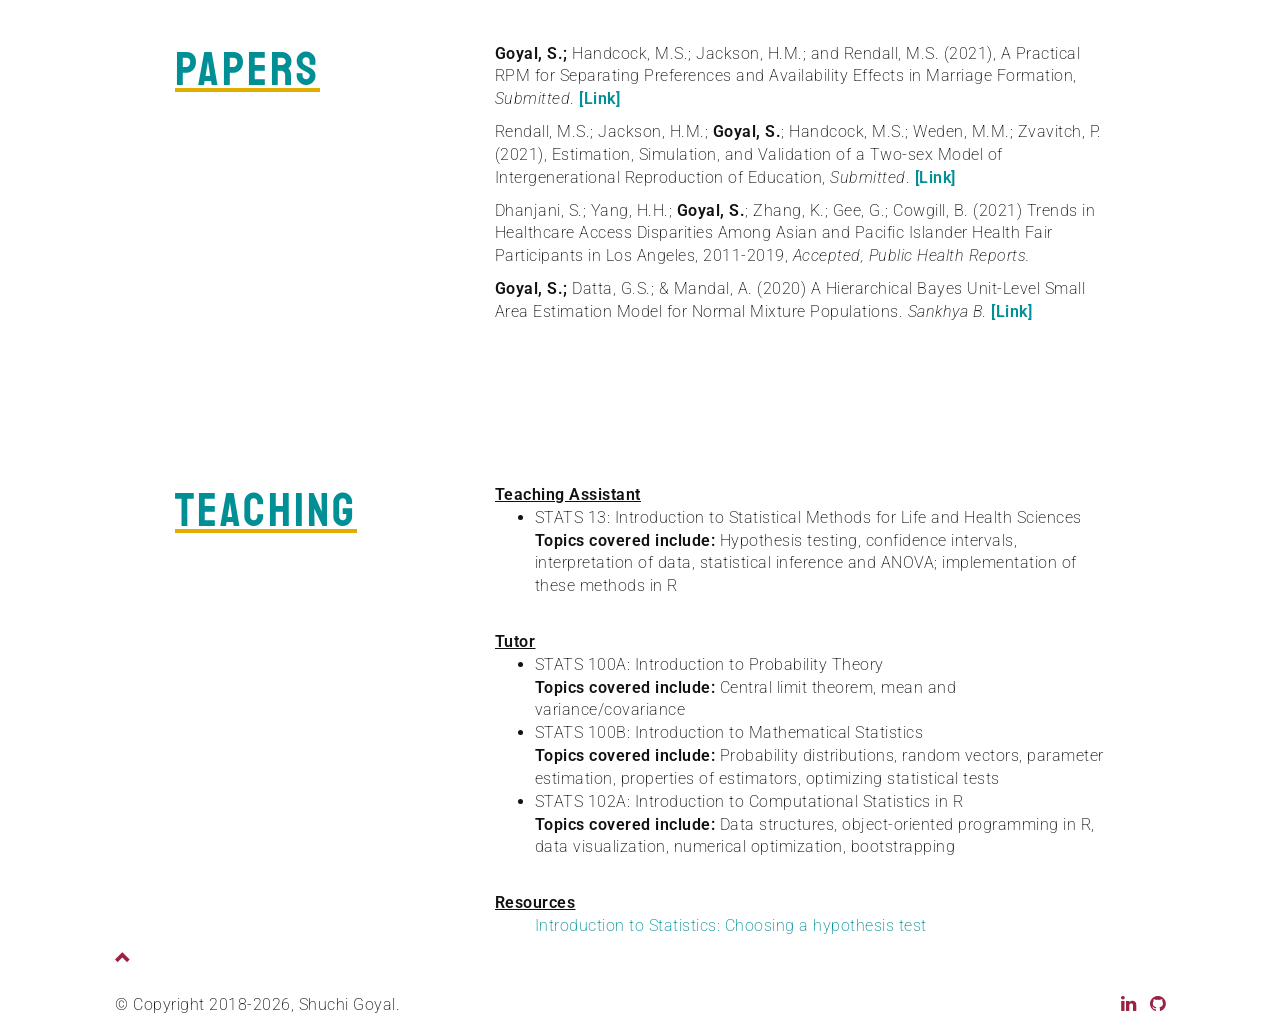
==== commit 7ee89cdc: "Add hypothesis testing guide to teaching resources" ====
--- a/index.html
+++ b/index.html
@@ -404,6 +404,10 @@
 </ul>
 <br>
 
+<u><strong>Resources</strong></u>
+<ul>
+<a href="docs\Hypothesis Testing and CI for means and proportions_topost.pdf">Introduction to Statistics: Choosing a hypothesis test</a><br>
+</ul>
 </div>
 </div>
 </div>
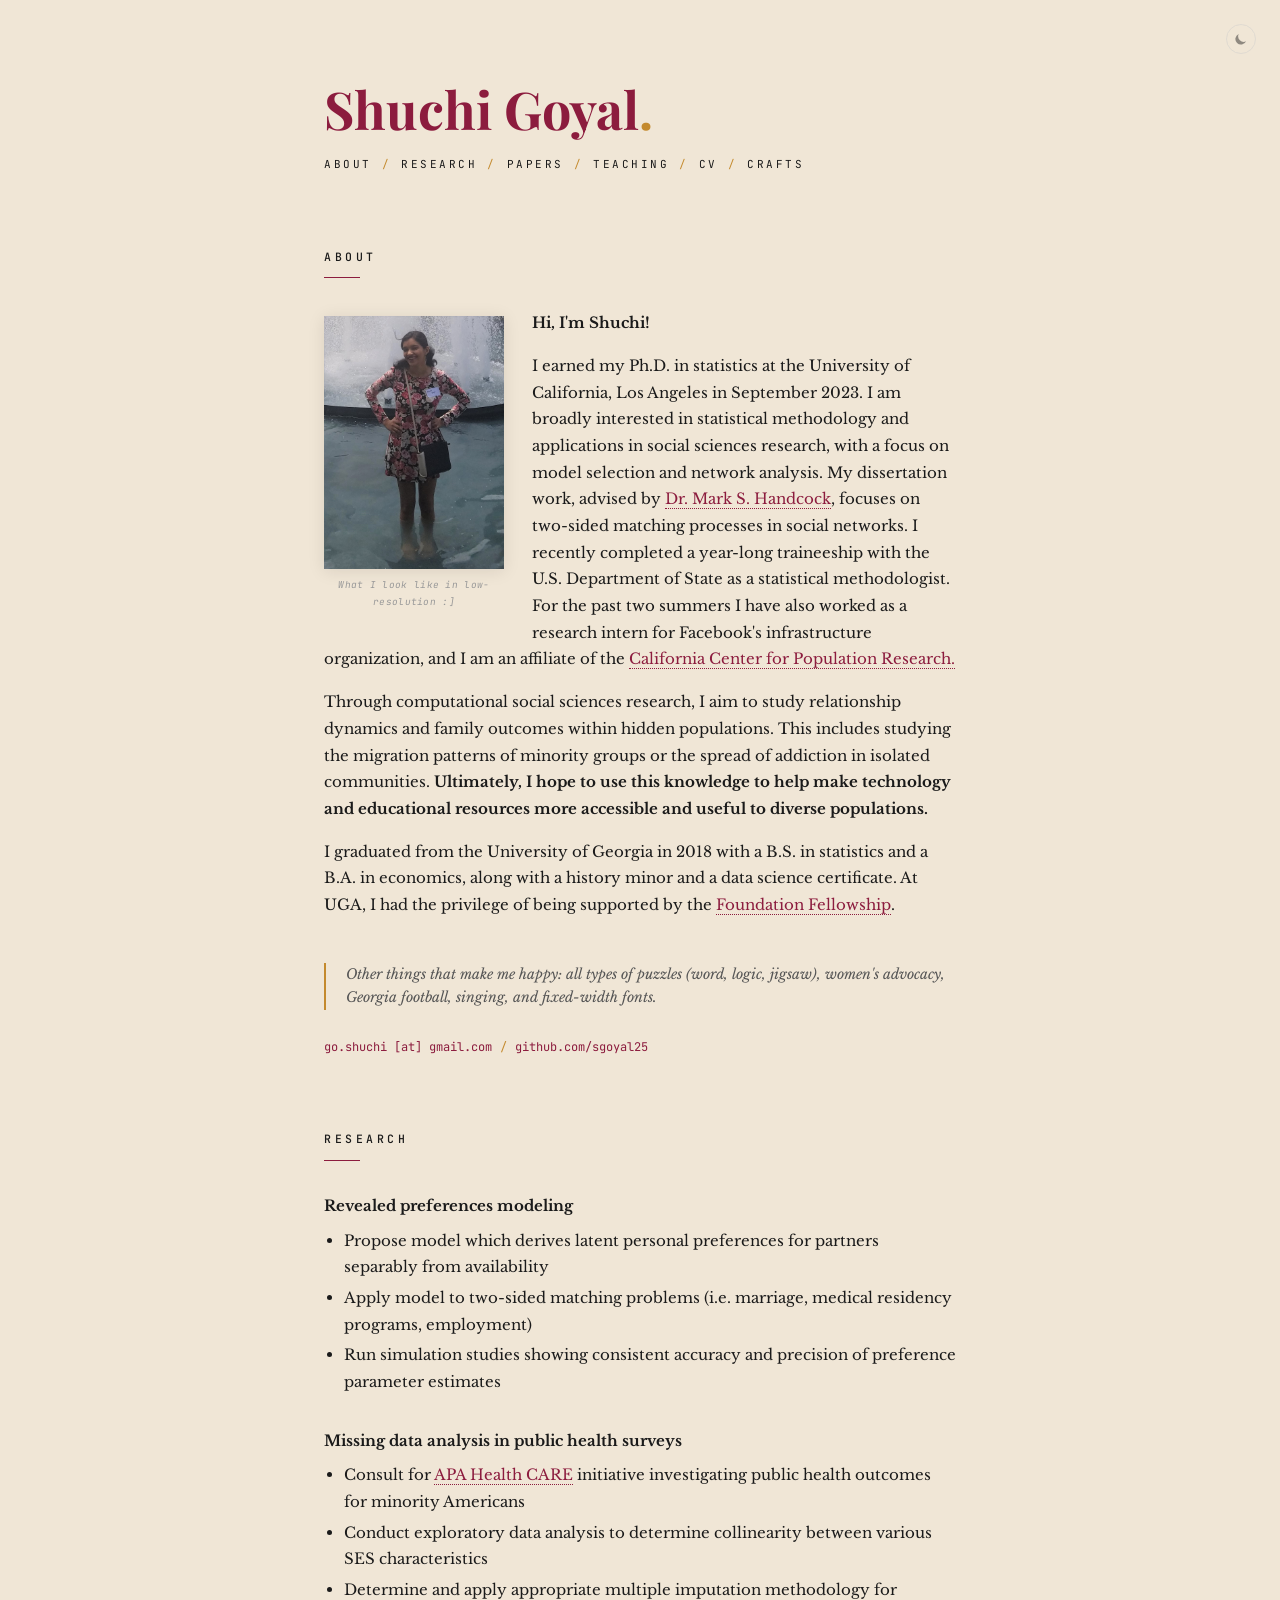
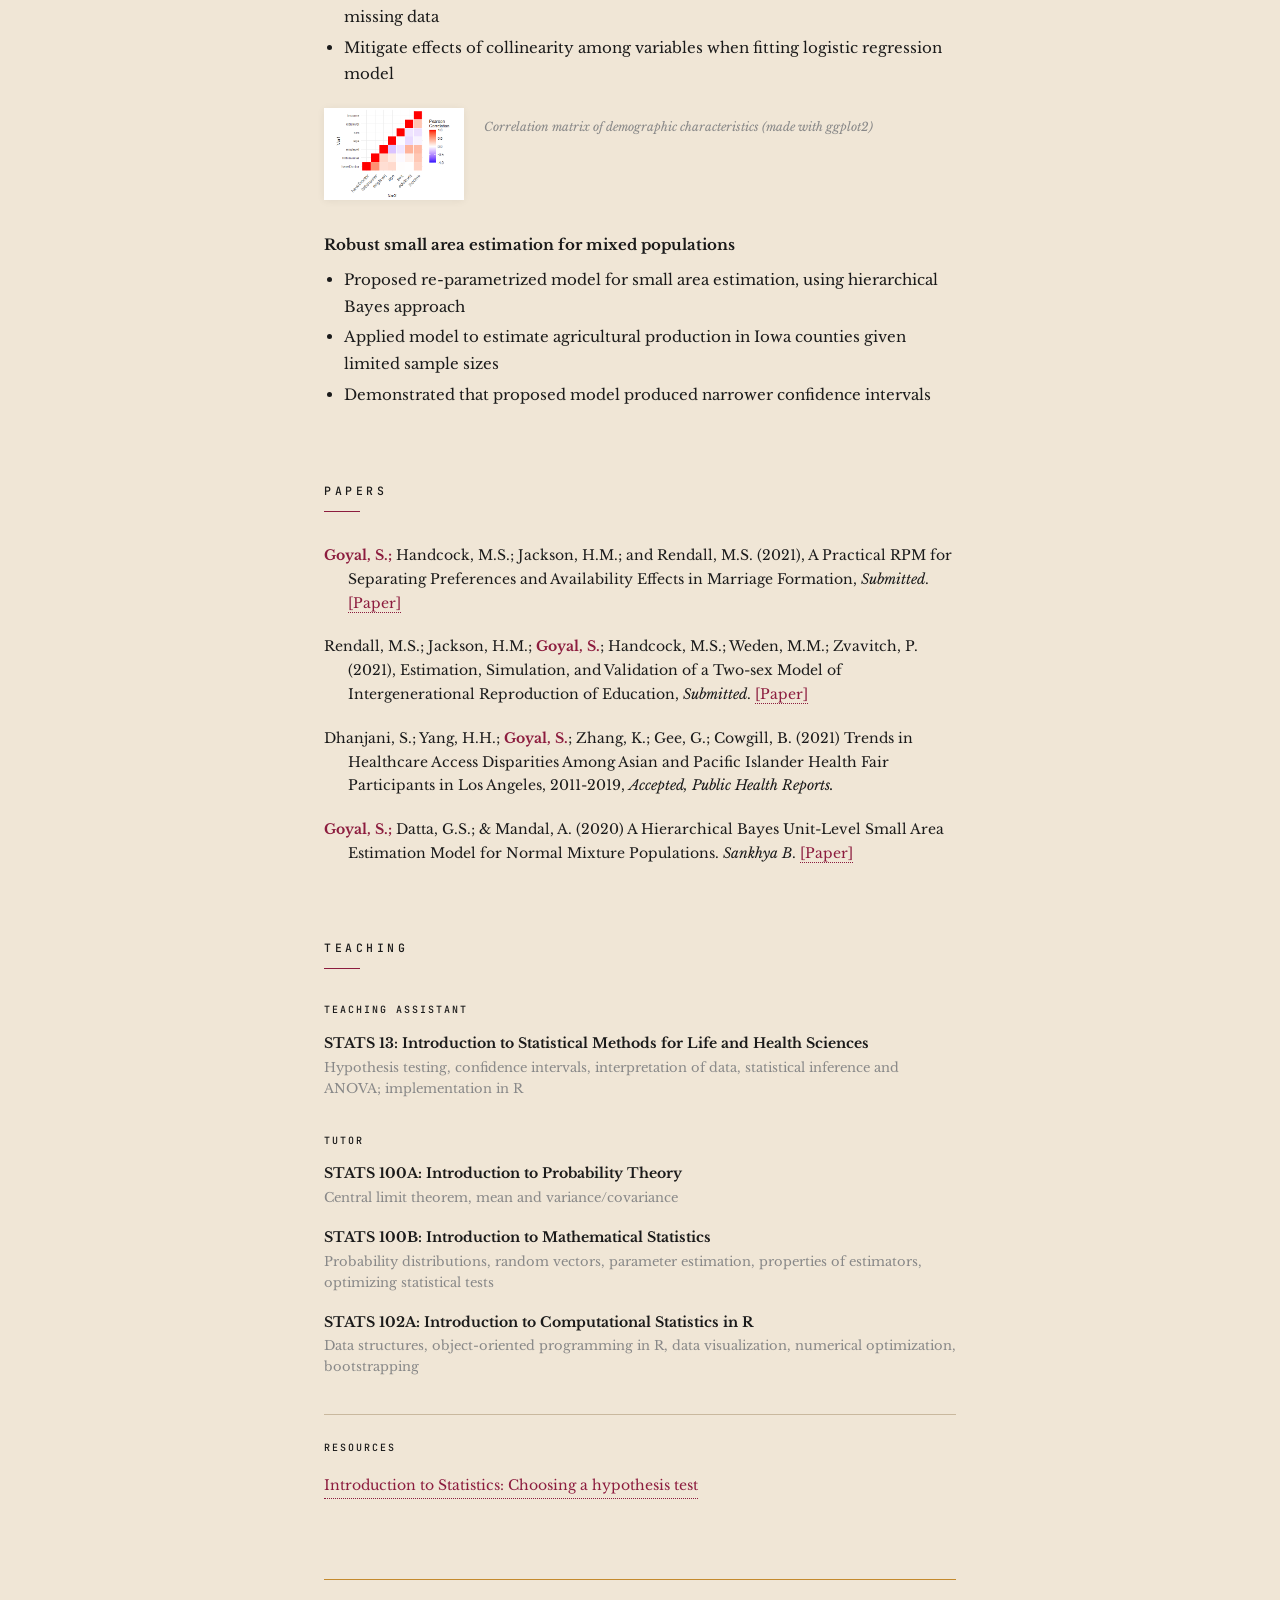
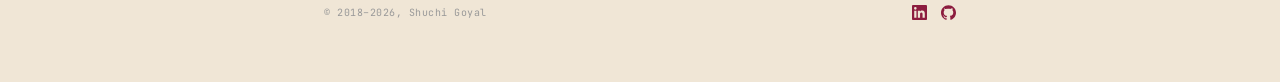
==== commit 54c5d95c: "redesign" ====
--- a/index.html
+++ b/index.html
@@ -4,461 +4,398 @@
   <title>Shuchi Goyal | Statistician</title>
   <meta charset="utf-8">
   <meta name="viewport" content="width=device-width, initial-scale=1.0">
-  <link href="assets/css/bootstrap-responsive.css" rel="stylesheet">
-  <meta name="description" content="Ph.D. Student in Statistics">
+  <meta name="description" content="Shuchi Goyal — Statistician and Data Scientist">
   <meta name="author" content="Shuchi Goyal">
-  <link rel="stylesheet" href="https://maxcdn.bootstrapcdn.com/bootstrap/3.3.7/css/bootstrap.min.css">
-  <meta name="viewport" content="width=device-width, initial-scale=1">
-  <link href="https://fonts.googleapis.com/css?family=Cousine|Cutive+Mono|Overpass+Mono&display=swap" rel="stylesheet">
-  <link href="https://fonts.googleapis.com/css?family=Staatliches&display=swap" rel="stylesheet">
-  <link href="https://fonts.googleapis.com/css?family=Open+Sans:300" rel="stylesheet">
-  <link href="https://fonts.googleapis.com/css?family=Satisfy:300, 400, 500, 600, 700" rel="stylesheet">
-  <link href="https://fonts.googleapis.com/css?family=Bree+Serif:300, 400, 500, 600, 700" rel="stylesheet">
-  <link href="https://fonts.googleapis.com/css?family=Roboto&display=swap" rel="stylesheet">
-  <link href="https://fonts.googleapis.com/icon?family=Material+Icons" rel="stylesheet">
+  <link rel="preconnect" href="https://fonts.googleapis.com">
+  <link rel="preconnect" href="https://fonts.gstatic.com" crossorigin>
+  <link href="https://fonts.googleapis.com/css2?family=Playfair+Display:ital,wght@0,400;0,600;0,700;1,400&family=Libre+Baskerville:ital,wght@0,400;0,700;1,400&family=JetBrains+Mono:wght@300;400;500&display=swap" rel="stylesheet">
   <link href="images/sg.png" rel="shortcut icon" type="image/x-icon"/>
-  <script src="https://ajax.googleapis.com/ajax/libs/jquery/3.2.1/jquery.min.js"></script>
-  <script src="https://maxcdn.bootstrapcdn.com/bootstrap/3.3.7/js/bootstrap.min.js"></script>
-
-<link href="https://maxcdn.bootstrapcdn.com/font-awesome/4.4.0/css/font-awesome.min.css" rel="stylesheet"/>
-<link href="https://maxcdn.bootstrapcdn.com/bootstrap/3.3.5/css/bootstrap.min.css" rel="stylesheet"/>
+  <link rel="stylesheet" href="style.css">
+
+  <!-- Prevent flash of wrong theme -->
+  <script>
+    (function(){
+      var s = localStorage.getItem('theme');
+      var d = !s && window.matchMedia('(prefers-color-scheme: dark)').matches;
+      document.documentElement.setAttribute('data-theme', s || (d ? 'dark' : 'light'));
+    })();
+  </script>
 
   <style>
-  body {
-      font-family: 'Roboto', san-serif;
-      font-size: 16px;
-      letter-spacing: 0.5px;
-      color: #111111;
-      font-weight: 200;
-	  background-color: #ffffff;
-  	  padding-top: 65px;
-  }
-  strong{
-  	font-weight: 600;
-  }
-  a {
-	color: #008F95;
-  }
-  a:hover {
-	color: #E1AD01;
-  }
-  
-  h3 {
-      margin: 0px 0 0px 0;
-      letter-spacing: 3px;      
-      font-size: 48px;
-      color: #008F95;
-      font-family: 'Staatliches', cursive;
-	  text-align: left;
-	  <!-- margin-left: 10px; -->
-	  vertical-align: top;
-	  text-decoration: underline;
-	  text-decoration-color: #E1AD01;
-  }
-  h4 {
-      margin: 0px 0 0px 0;
-      letter-spacing: 2px;      
-      font-size: 17px;
-      color: #111;
-      font-family: 'Open Sans', serif;
-	  font-weight: 600;
-  }
-  .container-fluid {
-  	padding-top: 60px; 
-  	padding-left: 80px;
-  	padding-right: 80px;
-	text-align: left;
-  }
-  .top-buffer { margin-top:90px; }
-  .top-buffer2 { margin-top:50px; }
-  .bg-1 {
-      background: #2d2d30;
-      color: #bdbdbd;
-  }
-  .bg-1 h3 {color: #fff;}
-  .bg-1 p {font-style: italic;}
-  .list-group-item:first-child {
-      border-top-right-radius: 0;
-      border-top-left-radius: 0;
-  }
-  .navbar {
-      font-family: 'Staatliches', cursive;
-      font-weight: 500 !important;
-      margin-bottom: 0;
+    /* ——— Index-specific styles ——— */
+
+    .about-photo {
+      float: left;
+      width: 180px;
+      margin: 6px 28px 12px 0;
+    }
+
+    .about-photo img {
+      width: 100%;
+      height: auto;
+      display: block;
+      box-shadow: 0 2px 16px var(--shadow);
+      transition: box-shadow 0.3s ease;
+    }
+
+    .photo-caption {
+      font-family: 'JetBrains Mono', monospace;
+      font-size: 9.5px;
+      color: var(--text-faint);
+      text-align: center;
+      margin-top: 8px;
+      font-style: italic;
+      letter-spacing: 0.3px;
+      transition: color 0.3s ease;
+    }
+
+    .greeting {
+      font-weight: 700;
+    }
+
+    strong a {
+      font-weight: 700;
+    }
+
+    .aside {
+      font-style: italic;
+      padding-left: 20px;
+      border-left: 2px solid var(--gold);
+      margin: 28px 0;
+      color: var(--text-muted);
+      font-size: 14px;
+      line-height: 1.7;
+      transition: color 0.3s ease, border-color 0.3s ease;
+    }
+
+    .contact {
+      font-family: 'JetBrains Mono', monospace;
+      font-size: 12px;
+      line-height: 1.6;
+      margin-top: 28px;
+    }
+
+    .contact a {
+      border-bottom: none;
+    }
+
+    .contact a:hover {
+      border-bottom: 1px solid var(--rani);
+    }
+
+    .contact .sep {
+      color: var(--gold);
+      margin: 0 8px;
+    }
+
+    /* ——— Research ——— */
+
+    .research-item {
+      margin-bottom: 32px;
+    }
+
+    .research-item h3 {
+      font-family: 'Libre Baskerville', Georgia, serif;
+      font-size: 15px;
+      font-weight: 700;
+      margin-bottom: 8px;
+    }
+
+    .research-item ul {
+      padding-left: 20px;
+    }
+
+    .research-item li {
+      margin-bottom: 4px;
+    }
+
+    .research-figure {
+      margin: 20px 0 8px;
+      display: flex;
+      align-items: flex-start;
+      gap: 20px;
+    }
+
+    .research-figure img {
+      width: 140px;
+      flex-shrink: 0;
+      box-shadow: 0 1px 8px var(--shadow-light);
+      transition: box-shadow 0.3s ease;
+    }
+
+    .figure-text {
+      flex: 1;
+    }
+
+    .figure-caption {
+      font-size: 12px;
+      font-style: italic;
+      color: var(--text-dim);
+      margin-top: 8px;
+      transition: color 0.3s ease;
+    }
+
+    /* ——— Papers ——— */
+
+    .paper {
+      margin-bottom: 20px;
+      padding-left: 24px;
+      text-indent: -24px;
+      font-size: 14px;
+      line-height: 1.7;
+    }
+
+    .paper .me {
+      color: var(--rani);
+      font-weight: 700;
+      transition: color 0.3s ease;
+    }
+
+    /* ——— Teaching ——— */
+
+    .teaching-role {
+      font-family: 'JetBrains Mono', monospace;
+      font-size: 10px;
+      font-weight: 500;
+      letter-spacing: 2px;
+      text-transform: uppercase;
+      margin-bottom: 12px;
+      margin-top: 32px;
+    }
+
+    .teaching-role:first-child {
       margin-top: 0;
-      border: 0;
-	  background-color: #ffffff;
-	  font-size: 12px !important;
-      letter-spacing: 3.8px;
-      opacity: 0.9;
-  }
-  .navbar li a, .navbar .navbar-brand { 
-      color: #9c2140 !important;
-	  font-size: 20px
-  }
-  .navbar-nav li a:hover {
-	  text-decoration: underline !important;
-	  <!-- text-decoration-color: #E1AD01 !important; -->
-
-  }
-  .navbar-default li.active a {
-      color: #9c2140 !important;
-	  text-decoration: underline;
-	  <!-- text-decoration-color: #E1AD01; -->
-  }
-.navbar-default .navbar-nav > .active > a, .navbar-default .navbar-nav > .active >   
- a:hover, .navbar-default .navbar-nav > .active > a:focus {
-  /*BACKGROUND color for active*/
-  background-color: #ffffff;
-}
-.navbar-default .navbar-nav>.active>a, .navbar-nav>.active>a:hover, .navbar-nav>.active>a:focus {
-  font-weight: 800;
-}
-  .navbar-default .navbar-toggle {
-      border-color: transparent;
-  }
-  footer {
-	  background-color: #ffffff;
-      color: #111111;
-      padding-bottom: 20px;
-      padding-left: 20px;
-      padding-right: 20px;
-  }
-  footer a {
-      color: #9c2140;
-  }
-  footer a:hover {
-      color: #E1AD01;
-      text-decoration: none;
-  }  
-  .form-control {
-      border-radius: 0;
-  }
-  textarea {
-      resize: none;
-  }
-  .material-icons, .icon-text {
-      vertical-align: text-bottom;
-    }
-  .vcenter {
-    display: inline-block;
-    vertical-align: top;
-    float: none;
-  }
-  .borderexample
-  {
-    border-style:solid;
-    border-width:1px;
-    border-color:#000;
-  }
-  .active,
-  .demo:hover {
-    opacity: 1;
-  }
-  img.hover-shadow {
-    transition: 0.3s
-  }
-  .hover-shadow:hover {
-    box-shadow: 0 4px 8px 0 rgba(0, 0, 0, 0.05), 0 6px 20px 0 rgba(0, 0, 0, 0.05)
-    -webkit-transform:scale(1.19); /* Safari and Chrome */
-    -moz-transform:scale(1.19); /* Firefox */
-    -ms-transform:scale(1.19); /* IE 9 */
-    -o-transform:scale(1.19); /* Opera */
-     transform:scale(1.19);
-  }
-  div{
-    max-width: 1350px;
-  }
+    }
+
+    .teaching-item {
+      margin-bottom: 16px;
+    }
+
+    .teaching-item .course {
+      font-weight: 700;
+      font-size: 14px;
+    }
+
+    .teaching-item .topics {
+      font-size: 13px;
+      color: var(--text-dim);
+      margin-top: 2px;
+      line-height: 1.6;
+      transition: color 0.3s ease;
+    }
+
+    .teaching-resources {
+      margin-top: 36px;
+      padding-top: 24px;
+      border-top: 1px solid var(--placeholder-border);
+      transition: border-color 0.3s ease;
+    }
+
+    .resources-link {
+      display: inline-block;
+      margin-top: 4px;
+      font-size: 14px;
+    }
+
+    /* ——— Index Responsive ——— */
+
+    @media (max-width: 560px) {
+      .about-photo {
+        float: none;
+        width: 180px;
+        margin: 0 auto 24px;
+      }
+
+      .research-figure {
+        flex-direction: column;
+      }
+
+      .research-figure img {
+        width: 100%;
+        max-width: 200px;
+      }
+
+      .contact .sep {
+        display: none;
+      }
+
+      .contact .mobile-break {
+        display: block;
+      }
+    }
+
+    @media (min-width: 561px) {
+      .contact .mobile-break {
+        display: none;
+      }
+    }
   </style>
 </head>
-<body id="home" data-spy="scroll" data-target=".navbar" data-offset="30">
-
-<nav class="navbar navbar-default navbar-fixed-top">
-  <div class="container-fluid">
-    <div class="navbar-header">
-      <!-- <button type="button" class="navbar-toggle" data-toggle="collapse" data-target="#myNavbar"> -->
-        <!-- <span class="icon-bar"></span> -->
-        <!-- <span class="icon-bar"></span> -->
-        <!-- <span class="icon-bar"></span>                         -->
-      <!-- </button> -->
-      <a class="navbar-brand" style="font-size:300%;" href="#myPage">Shuchi Goyal</a>
-    </div>
-    <div class="collapse navbar-collapse" id="myNavbar">
-      <ul class="nav navbar-nav navbar-right">
-        <li><a href="#home">ABOUT</a></li>
-        <li><a href="#research">RESEARCH</a></li>
-        <li><a href="#papers">PAPERS</a></li>
-        <li><a href="#teaching">TEACHING</a></li>
-        <li><a href=https://drive.google.com/file/d/12onkBAIDloPB7LZ57vuVEw_0tGNp7h97/view?usp=sharing target="_blank">CURRICULUM VITAE</a></li>
+<body>
+
+<button class="theme-toggle" onclick="toggleTheme()" aria-label="Toggle dark mode" title="Toggle theme">
+  <!-- Moon (shown in light mode → click to go dark) -->
+  <svg class="icon-moon" viewBox="0 0 20 20" xmlns="http://www.w3.org/2000/svg">
+    <path d="M17.293 13.293A8 8 0 016.707 2.707a8.001 8.001 0 1010.586 10.586z"/>
+  </svg>
+  <!-- Sun (shown in dark mode → click to go light) -->
+  <svg class="icon-sun" viewBox="0 0 20 20" xmlns="http://www.w3.org/2000/svg">
+    <circle cx="10" cy="10" r="3.5" fill="none" stroke="currentColor" stroke-width="1.5"/>
+    <path d="M10 1.5v2M10 16.5v2M1.5 10h2M16.5 10h2M4.11 4.11l1.42 1.42M14.47 14.47l1.42 1.42M4.11 15.89l1.42-1.42M14.47 5.53l1.42-1.42" stroke="currentColor" stroke-width="1.5" stroke-linecap="round" fill="none"/>
+  </svg>
+</button>
+
+<div class="page">
+
+  <header>
+    <h1 class="name">Shuchi Goyal<span class="gold-period">.</span></h1>
+    <nav>
+      <a href="#about">About</a><span class="sep">/</span><a href="#research">Research</a><span class="sep">/</span><a href="#papers">Papers</a><span class="sep">/</span><a href="#teaching">Teaching</a><span class="sep">/</span><a href="https://drive.google.com/file/d/12onkBAIDloPB7LZ57vuVEw_0tGNp7h97/view?usp=sharing" target="_blank">CV</a><span class="sep">/</span><a href="crafts.html">Crafts</a>
+    </nav>
+  </header>
+
+
+  <section id="about">
+    <div class="section-title">About</div>
+    <hr class="section-rule">
+
+    <div class="clearfix">
+      <div class="about-photo">
+        <img src="images/fountain.jpg" alt="Shuchi Goyal">
+        <div class="photo-caption">What I look like in low-resolution :]</div>
+      </div>
+
+      <p><span class="greeting">Hi, I'm Shuchi!</span></p>
+
+      <p>I earned my Ph.D. in statistics at the University of California, Los Angeles in September 2023. I am broadly interested in statistical methodology and applications in social sciences research, with a focus on model selection and network analysis. My dissertation work, advised by <a href="http://www.stat.ucla.edu/~handcock/">Dr. Mark S. Handcock</a>, focuses on two-sided matching processes in social networks. I recently completed a year-long traineeship with the U.S. Department of State as a statistical methodologist. For the past two summers I have also worked as a research intern for Facebook's infrastructure organization, and I am an affiliate of the <a href="https://ccpr.ucla.edu/">California Center for Population Research.</a></p>
+
+      <p>Through computational social sciences research, I aim to study relationship dynamics and family outcomes within hidden populations. This includes studying the migration patterns of minority groups or the spread of addiction in isolated communities. <strong>Ultimately, I hope to use this knowledge to help make technology and educational resources more accessible and useful to diverse populations.</strong></p>
+
+      <p>I graduated from the University of Georgia in 2018 with a B.S. in statistics and a B.A. in economics, along with a history minor and a data science certificate. At UGA, I had the privilege of being supported by the <a href="https://honors.uga.edu/c_s/scholarships/f_f/foundation_fellows.html">Foundation Fellowship</a>.</p>
+    </div>
+
+    <p class="aside">Other things that make me happy: all types of puzzles (word, logic, jigsaw), women's advocacy, Georgia football, singing, and fixed-width fonts.</p>
+
+    <div class="contact">
+      <a href="mailto:sgoyal25@ucla.edu">go.shuchi [at] gmail.com</a><span class="sep">/</span><br class="mobile-break"><a href="https://github.com/sgoyal25" target="_blank">github.com/sgoyal25</a>
+    </div>
+  </section>
+
+
+  <section id="research">
+    <div class="section-title">Research</div>
+    <hr class="section-rule">
+
+    <div class="research-item">
+      <h3>Revealed preferences modeling</h3>
+      <ul>
+        <li>Propose model which derives latent personal preferences for partners separably from availability</li>
+        <li>Apply model to two-sided matching problems (i.e. marriage, medical residency programs, employment)</li>
+        <li>Run simulation studies showing consistent accuracy and precision of preference parameter estimates</li>
       </ul>
     </div>
-  </div>
-</nav>
-
-
-<div class="container-fluid top-buffer3">
-<div class = 'row-fluid'>
-<div class="col-xs-12 col-sm-4">
-<img src="images/fountain.jpg" style="border:3px; border-style:solid; border-color:#008F95; margin: 7px 0px 0px 0px" width=315>
-<span style='margin-left: 47px'> <i> <small> What I look like in low-resolution :]</small></i> </span>
+
+    <div class="research-item">
+      <h3>Missing data analysis in public health surveys</h3>
+      <ul>
+        <li>Consult for <a href="http://www.apahcare.com/">APA Health CARE</a> initiative investigating public health outcomes for minority Americans</li>
+        <li>Conduct exploratory data analysis to determine collinearity between various SES characteristics</li>
+        <li>Determine and apply appropriate multiple imputation methodology for missing data</li>
+        <li>Mitigate effects of collinearity among variables when fitting logistic regression model</li>
+      </ul>
+      <div class="research-figure">
+        <img src="images/APA_corr.png" alt="Correlation matrix of demographic characteristics">
+        <div class="figure-text">
+          <div class="figure-caption">Correlation matrix of demographic characteristics (made with ggplot2)</div>
+        </div>
+      </div>
+    </div>
+
+    <div class="research-item">
+      <h3>Robust small area estimation for mixed populations</h3>
+      <ul>
+        <li>Proposed re-parametrized model for small area estimation, using hierarchical Bayes approach</li>
+        <li>Applied model to estimate agricultural production in Iowa counties given limited sample sizes</li>
+        <li>Demonstrated that proposed model produced narrower confidence intervals</li>
+      </ul>
+    </div>
+  </section>
+
+
+  <section id="papers">
+    <div class="section-title">Papers</div>
+    <hr class="section-rule">
+
+    <div class="paper">
+      <span class="me">Goyal, S.;</span> Handcock, M.S.; Jackson, H.M.; and Rendall, M.S. (2021), A Practical RPM for Separating Preferences and Availability Effects in Marriage Formation, <em>Submitted</em>. <a href="http://papers.ccpr.ucla.edu/index.php/pwp/article/view/1244/" target="_blank">[Paper]</a>
+    </div>
+
+    <div class="paper">
+      Rendall, M.S.; Jackson, H.M.; <span class="me">Goyal, S.</span>; Handcock, M.S.; Weden, M.M.; Zvavitch, P. (2021), Estimation, Simulation, and Validation of a Two-sex Model of Intergenerational Reproduction of Education, <em>Submitted</em>. <a href="https://www.popcenter.umd.edu/research/working-papers/papers/pwp-mprc-2021-004/view" target="_blank">[Paper]</a>
+    </div>
+
+    <div class="paper">
+      Dhanjani, S.; Yang, H.H.; <span class="me">Goyal, S.</span>; Zhang, K.; Gee, G.; Cowgill, B. (2021) Trends in Healthcare Access Disparities Among Asian and Pacific Islander Health Fair Participants in Los Angeles, 2011-2019, <em>Accepted, Public Health Reports.</em>
+    </div>
+
+    <div class="paper">
+      <span class="me">Goyal, S.;</span> Datta, G.S.; &amp; Mandal, A. (2020) A Hierarchical Bayes Unit-Level Small Area Estimation Model for Normal Mixture Populations. <em>Sankhya B</em>. <a href="https://rdcu.be/b2FCo" target="_blank">[Paper]</a>
+    </div>
+  </section>
+
+
+  <section id="teaching">
+    <div class="section-title">Teaching</div>
+    <hr class="section-rule">
+
+    <div class="teaching-role">Teaching Assistant</div>
+    <div class="teaching-item">
+      <div class="course">STATS 13: Introduction to Statistical Methods for Life and Health Sciences</div>
+      <div class="topics">Hypothesis testing, confidence intervals, interpretation of data, statistical inference and ANOVA; implementation in R</div>
+    </div>
+
+    <div class="teaching-role">Tutor</div>
+    <div class="teaching-item">
+      <div class="course">STATS 100A: Introduction to Probability Theory</div>
+      <div class="topics">Central limit theorem, mean and variance/covariance</div>
+    </div>
+    <div class="teaching-item">
+      <div class="course">STATS 100B: Introduction to Mathematical Statistics</div>
+      <div class="topics">Probability distributions, random vectors, parameter estimation, properties of estimators, optimizing statistical tests</div>
+    </div>
+    <div class="teaching-item">
+      <div class="course">STATS 102A: Introduction to Computational Statistics in R</div>
+      <div class="topics">Data structures, object-oriented programming in R, data visualization, numerical optimization, bootstrapping</div>
+    </div>
+
+    <div class="teaching-resources">
+      <div class="teaching-role">Resources</div>
+      <a class="resources-link" href="docs/Hypothesis Testing and CI for means and proportions_topost.pdf">Introduction to Statistics: Choosing a hypothesis test</a>
+    </div>
+  </section>
+
+
+  <footer>
+    <span>&copy; 2018<script>new Date().getFullYear()>2018&&document.write("\u2013"+new Date().getFullYear());</script>, Shuchi Goyal</span>
+    <span class="footer-icons">
+      <a href="https://www.linkedin.com/in/shuchigoyal/" target="_blank" aria-label="LinkedIn">
+        <svg class="icon" viewBox="0 0 24 24" xmlns="http://www.w3.org/2000/svg"><path d="M20.447 20.452h-3.554v-5.569c0-1.328-.027-3.037-1.852-3.037-1.853 0-2.136 1.445-2.136 2.939v5.667H9.351V9h3.414v1.561h.046c.477-.9 1.637-1.85 3.37-1.85 3.601 0 4.267 2.37 4.267 5.455v6.286zM5.337 7.433a2.062 2.062 0 01-2.063-2.065 2.064 2.064 0 112.063 2.065zm1.782 13.019H3.555V9h3.564v11.452zM22.225 0H1.771C.792 0 0 .774 0 1.729v20.542C0 23.227.792 24 1.771 24h20.451C23.2 24 24 23.227 24 22.271V1.729C24 .774 23.2 0 22.222 0h.003z"/></svg>
+      </a>
+      <a href="https://github.com/sgoyal25" target="_blank" aria-label="GitHub">
+        <svg class="icon" viewBox="0 0 24 24" xmlns="http://www.w3.org/2000/svg"><path d="M12 .297c-6.63 0-12 5.373-12 12 0 5.303 3.438 9.8 8.205 11.385.6.113.82-.258.82-.577 0-.285-.01-1.04-.015-2.04-3.338.724-4.042-1.61-4.042-1.61C4.422 18.07 3.633 17.7 3.633 17.7c-1.087-.744.084-.729.084-.729 1.205.084 1.838 1.236 1.838 1.236 1.07 1.835 2.809 1.305 3.495.998.108-.776.417-1.305.76-1.605-2.665-.3-5.466-1.332-5.466-5.93 0-1.31.465-2.38 1.235-3.22-.135-.303-.54-1.523.105-3.176 0 0 1.005-.322 3.3 1.23.96-.267 1.98-.399 3-.405 1.02.006 2.04.138 3 .405 2.28-1.552 3.285-1.23 3.285-1.23.645 1.653.24 2.873.12 3.176.765.84 1.23 1.91 1.23 3.22 0 4.61-2.805 5.625-5.475 5.92.42.36.81 1.096.81 2.22 0 1.606-.015 2.896-.015 3.286 0 .315.21.69.825.57C20.565 22.092 24 17.592 24 12.297c0-6.627-5.373-12-12-12"/></svg>
+      </a>
+    </span>
+  </footer>
+
 </div>
-</div>
-
-<div class="col-xs-12 col-sm-8">
-<h3 style='font-size: 48px;'> ABOUT ME </h3>
-<!-- <h3 style='font-size: 48px; text-decoration:none;'> <font style='color: #E1AD01'> <</font> ABOUT ME <font style='color: #E1AD01'>></font> </h3> -->
-<!-- <h3 style='font-size: 48px; text-decoration:none;'> <font style='color: #E1AD01'> <</font> ABOUT ME <font style='color: #E1AD01'>></font> </h3> -->
-<!-- <h3 style='font-size: 48px; text-decoration:none;'> < ABOUT ME > </h3> -->
-<br>
-<p><font style='font-weight: 600'>Hi, I'm Shuchi!</font></p>
-<p>I earned my Ph.D. in statistics at the University of California, Los Angeles in September 2023. I am broadly interested in statistical methodology and applications in social sciences research, with a focus on model selection and network analysis. My dissertation work, advised by <strong><a href='http://www.stat.ucla.edu/~handcock/'>Dr. Mark S. Handcock</a></strong>, focuses on two-sided matching processes in social networks. I recently completed a year-long traineeship with the U.S. Department of State as a statistical methodologist. For the past two summers I have also worked as a research intern for Facebook's infrastructure organization, and I am an affiliate of the <strong><a href='https://ccpr.ucla.edu/'>California Center for Population Research.</a></strong>.
-
-<p>Through computational social sciences research, I aim to study relationship dynamics and family outcomes within hidden populations. This includes studying the migration patterns of minority groups or the spread of addiction in isolated communities. <font style='font-weight: 600'>Ultimately, I hope to use this knowledge to help make technology and educational resources more accessible and useful to diverse populations.</font> </p>
-
-<p>I graduated from the University of Georgia in 2018 with a B.S. in statistics and a B.A. in economics, along with a history minor and a data science certificate. At UGA, I had the privilege of being supported by the <strong><a href='https://honors.uga.edu/c_s/scholarships/f_f/foundation_fellows.html'>Foundation Fellowship</a></strong>. <!-- and conducted research in small area estimation under the advisement of <strong><a href='https://www.stat.uga.edu/directory/people/abhyuday-mandal'>Dr. Abhyuday Mandal</a></strong> and <strong><a href='https://www.stat.uga.edu/directory/people/gauri-datta'>Dr. Gauri S. Datta.</a></strong> </p> -->
-
-<!-- <font style='color:#E1AD01'></font> -->
-<p> Other things that make me happy: all types of puzzles (word, logic, jigsaw), women's advocacy, Georgia football, singing, and fixed-width fonts.</p>
-<p style='text-align:center'> <a href="mailto:sgoyal25@ucla.edu"><i class="material-icons" style='font-size:20px'>mail_outline</i></a> Email: sgoyal25 [at] ucla.edu <font style='color:#E1AD01'> // </font> <a href="https://github.com/sgoyal25" target='_blank'><i class="fa fa-github" style='font-size:20px'></i></a> Github: sgoyal25 </p>
-</div>
-</div>
-
-
-
-<!-- <div class="container-fluid top-buffer2"> -->
-<!-- <div class = 'row-fluid'> -->
-<!-- <div class="col-xs-12 col-sm-3"> -->
-<!-- <h3 style="border:3px; border-style:dotted; border-color:#E1AD01; padding: 0.5em;"> ABOUT < /h3> -->
-<!-- <h3> ABOUT</h3> <div class='verticalLine' style='height:80px'> </div> -->
-<!-- </div> -->
-<!-- </div> -->
-
-<!-- <div class="col-xs-12 col-sm-8 col-md-offset-1"> -->
-<!-- <div class = 'row'> -->
-<!-- <div class = 'col-sm-2 img-circle vcenter'>  -->
-<!-- <img src="images/candidsq.jpg" style="border:3px; border-style:solid; border-color:#008F95;" width=190> -->
-<!-- </div> -->
-<!-- <div class = 'col-sm-6 col-md-offset-2 vcenter'> -->
-<!-- <p><strong>Hi, my name is Shuchi!</strong></p> -->
-<!-- <p>Insert description here. Insert description here. Insert description here. Insert description here. Insert description here. Insert description here. Insert description here. Insert description here. Insert description here. Insert description here. </p> -->
-<!-- <p><a href="mailto:sgoyal25@ucla.edu"><i class="material-icons" style='font-size:20px'>mail_outline</i></a> Email: sgoyal25 [<strong>asperand</strong>] ucla.edu</p> -->
-<!-- </div> -->
-<!-- </div> -->
-<!-- <h4><u>About Me</u> </h4> -->
-<!-- Gotta fill this in! -->
-<!-- </div> -->
-<!-- </div> -->
-
-<!-- Container (First Portion) -->
-<!-- <div class="container-fluid top-buffer2"> -->
-<!-- <div class = 'row-fluid'> -->
-<!-- <div class="col-xs-12 col-sm-4 col-sm-offset-4"> -->
-<!-- <h3 style="border:3px; border-style:solid; border-color:#E1AD01; padding: 0.5em;"> ABOUT</h3> -->
-<!-- <h3 style="font-size:80px;"> ABOUT</h3> -->
-<!-- <h3> ABOUT</h3> -->
-<!-- </div> -->
-<!-- </div> -->
-<!-- </div> -->
-
-<!-- <div class="container-fluid top-buffer4"> -->
-<!-- <div class = 'row-fluid'> -->
-<!-- <div class="col-xs-12 col-sm-9 col-md-offset-2"> -->
-<!-- <div class = 'row'> -->
-<!-- <div class = 'col-sm-4 img-circle vcenter'>  -->
-<!-- <img src="images/candidsq.jpg" style="border:3px; border-style:solid; border-color:#008F95;" width=220> -->
-<!-- </div> -->
-<!-- <div class = 'col-sm-7 vcenter'> -->
-<!-- <p><strong>Hi, my name is Shuchi!</strong></p> -->
-<!-- <p>Insert description here. Insert description here. Insert description here. Insert description here. Insert description here. Insert description here. Insert description here. Insert description here. Insert description here. Insert description here. </p> -->
-<!-- <p><a href="mailto:sgoyal25@ucla.edu"><i class="material-icons" style='font-size:20px'>mail_outline</i></a> Email: sgoyal25 [<strong>at</strong>] ucla.edu</p> -->
-<!-- </div> -->
-<!-- </div> -->
-<!-- <br /> -->
-<!-- <h4><u>About Me</u> </h4> -->
-<!-- Gotta fill this in! -->
-<!-- </div> -->
-<!-- </div> -->
-<!-- </div> -->
-
-
-
-<!-- Container (Research) -->
-<div id = "research" div class="container-fluid">
-<div class = 'row-fluid top-buffer'>
-<div class="col-xs-12 col-sm-3 col-md-offset-1">
-<h3>Research</h3>
-</div>
-
-<div class="col-xs-12 col-sm-7">
-<p><u><strong>Revealed preferences modeling</strong></u></p>
-<ul>
-<li> Propose model which derives latent personal preferences for partners separably from availability</li>
-<li> Apply model to two-sided matching problems (i.e. marriage, medical residency programs, employment)</li>
-<li> Run simulation studies showing consistent accuracy and precision of preference parameter estimates
-</div>
-
-<!-- <div class = 'row'>
-<div class="col-xs-12 col-sm-8 col-sm-offset-4">
-<p><u><strong>Missing data analysis for public health records</strong></u></p>
-<ul>
-<li> Model the underlying preferences which influence the formation of partnerships in bipartite network (ex. heterosexual marriages)</li>
-<li> Apply model to data from the American Community Survey and Survey of Income and Program Participation
-<li> Simulate marital partnerships in a population assuming known preferences and analyze model performance </li>
-<li> Construct probabilities for people of different "types" remaining single</li>
-</div>
-</div> -->
-
-<div class = 'row'>
-<div class = 'col-sm-2 vcenter'> 
-<img src="images/APA_corr.png" style="fill:#008F95" class="ratio hover-shadow" width=400>
-</div><!--
---><div class = 'col-sm-7 col-sm-offset-2 vcenter hcenter'>
-<p><u><strong>Missing data analysis in public health surveys</strong></u></p>
-<ul>
-<li> Consult for <a href=http://www.apahcare.com/> APA Health CARE </a> initiative investigating public health outcomes for minority Americans</li>
-<li> Conduct exploratory data analysis to determine collinearity between various SES characteristics</li>
-<li> Determine and apply appropriate multiple imputation methodology for missing data</li>
-<li> Mitigate effects of collinearity among variables when fitting logistic regression model</li>
-</ul>
-<center><p><small><i><strong>[To the left]</strong> Correlation matrix of demographic characeristics (made with ggplot2)</i></small></p></center>
-</div>
-</div>
-
-<div class = 'row'>
-<div class="col-xs-12 col-sm-7 col-sm-offset-4">
-<p><u><strong>Robust small area estimation for mixed populations </strong></u></p>
-<ul>
-<li>Proposed re-parametrized model for small area estimation, using hierarchical Bayes approach</li>
-<li>Applied model to estimate agricultural production in Iowa counties given limited sample sizes</li>
-<li>Demonstrated that proposed model produced narrower confidence intervals</li>
-</ul>
-<!-- <p><small><i><strong>[To the right]</strong> An illustration of the workflow of converting unstructured New York Times articles into a metric that can be used to forecast recessions.</i></small></p> -->
-</div>
-<!-- <div class = 'col-sm-2 vcenter'>
-<img src="images/lda_workflow.png" class="hover-shadow" width=235>
-</div> -->
-</div>
-<br/>
-
-<!-- <div class = 'col-sm-7 col-md-offset-2 vcenter'>
-<p><u><strong>Miscellaneous:</strong></u></p>
-<ul>
-<li> Misc 1</li>
-<li> Misc 2</li>
-</ul>
-</div>
-</div>
-</div>
-</div>
-</div> -->
-
-
-<!-- Container (Papers) -->
-<div id = "papers" div class="container-fluid">
-<div class = 'row-fluid top-buffer'>
-<div class="col-xs-12 col-sm-3">
-<h3>Papers</h3>
-</div>
-
-<div class="col-xs-12 col-sm-8 col-md-offset-1">
-<p>
-<strong>Goyal, S.;</strong> Handcock, M.S.; Jackson, H.M.; and Rendall, M.S. (2021), A Practical RPM for Separating Preferences and Availability Effects in Marriage Formation, <i>Submitted</i>. <strong><a href=http://papers.ccpr.ucla.edu/index.php/pwp/article/view/1244/ target="_blank">[Link]</a></strong>
-</p>
-<p>
-Rendall, M.S.; Jackson, H.M.; <strong>Goyal, S.</strong>; Handcock, M.S.; Weden, M.M.; Zvavitch, P. (2021), Estimation, Simulation, and Validation of a Two-sex Model of Intergenerational Reproduction of Education,  <i>Submitted</i>. <strong><a href=https://www.popcenter.umd.edu/research/working-papers/papers/pwp-mprc-2021-004/view>[Link]</a></strong>
-</p>
-<p>
-Dhanjani, S.; Yang, H.H.; <strong> Goyal, S.</strong>; Zhang, K.; Gee, G.; Cowgill, B. (2021) Trends in Healthcare Access Disparities Among Asian and Pacific Islander Health Fair Participants in Los Angeles, 2011-2019, <i>Accepted, Public Health Reports.</i>
-</p>
-<p>
-<strong>Goyal, S.;</strong> Datta, G.S.; & Mandal, A. (2020) A Hierarchical Bayes Unit-Level Small Area Estimation Model for Normal Mixture Populations. <i>Sankhya B</i>. <strong><a href=https://rdcu.be/b2FCo target="_blank">[Link]</a></strong>
-</p>
-</div>
-</div>
-</div>	
-	
-<!-- Container (Teaching) -->
-<div id = "teaching" div class="container-fluid">
-<div class = 'row-fluid top-buffer'>
-<div class="col-xs-12 col-sm-3">
-<h3>Teaching</h3>
-</div>
-
-<div class="col-xs-12 col-sm-8 col-md-offset-1">
-  
-<u><strong>Teaching Assistant</strong></u>
-<ul>
-<li> STATS 13: Introduction to Statistical Methods for Life and Health Sciences </li>
-<strong>Topics covered include:</strong> Hypothesis testing, confidence intervals, interpretation of data, statistical inference and ANOVA; implementation of these methods in R 
-</ul>
-<br>
-
-<u><strong>Tutor</strong></u>
-<ul>
-<li> STATS 100A: Introduction to Probability Theory</li>
-<strong>Topics covered include:</strong> Central limit theorem, mean and variance/covariance
-<li> STATS 100B: Introduction to Mathematical Statistics </li>
-<strong>Topics covered include:</strong> Probability distributions, random vectors, parameter estimation, properties of estimators, optimizing statistical tests
-<li> STATS 102A: Introduction to Computational Statistics in R</li>
-<strong>Topics covered include:</strong> Data structures, object-oriented programming in R, data visualization, numerical optimization, bootstrapping
-</ul>
-<br>
-
-<u><strong>Resources</strong></u>
-<ul>
-<a href="docs\Hypothesis Testing and CI for means and proportions_topost.pdf">Introduction to Statistics: Choosing a hypothesis test</a><br>
-</ul>
-</div>
-</div>
-</div>
-
-<!-- Footer -->
-<footer class="footer">
-  <div class='container text-left col-sm-6'>
-    <a class="up-arrow" href="#home">
-    <span class="glyphicon glyphicon-chevron-up"></span>
-    </a><br><br>
-    <p> &copy; Copyright 2018<script>new Date().getFullYear()>2018&&document.write("-"+new Date().getFullYear());</script>, Shuchi Goyal.
- </p>
-  </div>
-<div class = 'container text-right col-sm-6'>
-  <br><br>
-     <a href="https://www.linkedin.com/in/shuchigoyal/" target='blank'><i class="fa fa-linkedin" style='font-size:18px'></i></a> &nbsp
-     <a href="https://github.com/sgoyal25" target='blank'><i class="fa fa-github" style='font-size:18px'></i></a>
-  </p>
-</div>
-</footer>
 
 <script>
-$(document).ready(function(){
-  // Initialize Tooltip
-  $('[data-toggle="tooltip"]').tooltip(); 
-  
-  // Add smooth scrolling to all links in navbar + footer link
-  $(".navbar a, footer a[href='#myPage']").on('click', function(event) {
-    // Make sure this.hash has a value before overriding default behavior
-    if (this.hash !== "") {
-      // Prevent default anchor click behavior
-      event.preventDefault();
-      // Store hash
-      var hash = this.hash;
-      // Using jQuery's animate() method to add smooth page scroll
-      // The optional number (900) specifies the number of milliseconds it takes to scroll to the specified area
-      $('html, body').animate({
-        scrollTop: $(hash).offset().top
-      }, 900, function(){
-   
-        // Add hash (#) to URL when done scrolling (default click behavior)
-        window.location.hash = hash;
-      });
-    } // End if
-  });
-   $('[data-toggle="tooltip"]').tooltip({
-      animated:'fade', 
-      placement: 'bottom', 
-      html: true
-   }); 
-})
+  function toggleTheme() {
+    var current = document.documentElement.getAttribute('data-theme');
+    var next = current === 'dark' ? 'light' : 'dark';
+    document.documentElement.setAttribute('data-theme', next);
+    localStorage.setItem('theme', next);
+  }
 </script>
 
 </body>
--- a/style.css
+++ b/style.css
@@ -0,0 +1,337 @@
+/* ═══════════════════════════════════════════════
+   Shuchi Goyal — Minimalist Design System
+   ═══════════════════════════════════════════════ */
+
+/* ——— Theme Variables ——— */
+
+:root,
+[data-theme="light"] {
+  --bg: #f0e6d6;
+  --text: #1a1a1a;
+  --text-muted: #555;
+  --text-dim: #888;
+  --text-faint: #999;
+  --rani: #8c1c3e;
+  --gold: #c48a2e;
+  --shadow: rgba(26, 10, 18, 0.1);
+  --shadow-light: rgba(0, 0, 0, 0.06);
+  --placeholder-bg: #e4d8c6;
+  --placeholder-border: #c9b89e;
+  --selection-bg: #8c1c3e;
+  --selection-text: #f0e6d6;
+  --toggle-border: #ccc;
+}
+
+[data-theme="dark"] {
+  --bg: #1c1814;
+  --text: #ddd0c0;
+  --text-muted: #a09080;
+  --text-dim: #807060;
+  --text-faint: #706050;
+  --rani: #c03860;
+  --gold: #d4a040;
+  --shadow: rgba(0, 0, 0, 0.35);
+  --shadow-light: rgba(0, 0, 0, 0.2);
+  --placeholder-bg: #2a2420;
+  --placeholder-border: #3a3028;
+  --selection-bg: #8c1c3e;
+  --selection-text: #f0e6d6;
+  --toggle-border: #4a4035;
+}
+
+/* ——— Reset & Base ——— */
+
+*, *::before, *::after {
+  box-sizing: border-box;
+  margin: 0;
+  padding: 0;
+}
+
+html {
+  scroll-behavior: smooth;
+}
+
+body {
+  font-family: 'Libre Baskerville', Georgia, serif;
+  font-size: 15px;
+  line-height: 1.78;
+  color: var(--text);
+  background-color: var(--bg);
+  transition: background-color 0.3s ease, color 0.3s ease;
+  animation: fadeIn 500ms ease-out;
+}
+
+@keyframes fadeIn {
+  from { opacity: 0; }
+  to { opacity: 1; }
+}
+
+::selection {
+  background-color: var(--selection-bg);
+  color: var(--selection-text);
+}
+
+.page {
+  max-width: 680px;
+  margin: 0 auto;
+  padding: 80px 24px 60px;
+}
+
+p {
+  margin-bottom: 16px;
+}
+
+a {
+  color: var(--rani);
+  text-decoration: none;
+  border-bottom: 1px dotted var(--rani);
+  transition: border-bottom-style 0.2s ease, color 0.3s ease;
+}
+
+a:hover {
+  border-bottom-style: solid;
+}
+
+/* ——— Theme Toggle ——— */
+
+.theme-toggle {
+  position: fixed;
+  top: 24px;
+  right: 24px;
+  z-index: 100;
+  background: none;
+  border: 1px solid var(--toggle-border);
+  border-radius: 50%;
+  width: 30px;
+  height: 30px;
+  cursor: pointer;
+  display: flex;
+  align-items: center;
+  justify-content: center;
+  opacity: 0.45;
+  transition: opacity 0.2s ease, border-color 0.2s ease;
+  padding: 0;
+}
+
+.theme-toggle:hover {
+  opacity: 1;
+  border-color: var(--rani);
+}
+
+.theme-toggle svg {
+  width: 14px;
+  height: 14px;
+  fill: var(--text);
+  transition: fill 0.3s ease;
+}
+
+[data-theme="light"] .icon-sun,
+[data-theme="dark"] .icon-moon { display: none; }
+[data-theme="light"] .icon-moon,
+[data-theme="dark"] .icon-sun { display: block; }
+
+/* ——— Header ——— */
+
+header {
+  margin-bottom: 72px;
+}
+
+.name {
+  font-family: 'Playfair Display', Georgia, serif;
+  font-size: 52px;
+  font-weight: 700;
+  color: var(--rani);
+  line-height: 1.1;
+  margin-bottom: 18px;
+  transition: color 0.3s ease;
+}
+
+.name a {
+  color: inherit;
+  text-decoration: none;
+  border-bottom: none;
+}
+
+.name a:hover {
+  border-bottom: none;
+}
+
+.name .gold-period {
+  color: var(--gold);
+}
+
+nav {
+  font-family: 'JetBrains Mono', monospace;
+  font-size: 11px;
+  font-weight: 400;
+  letter-spacing: 2.5px;
+  text-transform: uppercase;
+}
+
+nav a {
+  color: var(--text);
+  text-decoration: none;
+  padding-bottom: 1px;
+  border-bottom: 1px solid transparent;
+  transition: border-color 0.3s ease, color 0.3s ease;
+}
+
+nav a:hover {
+  border-color: var(--rani);
+}
+
+nav a.active {
+  border-color: var(--rani);
+  color: var(--rani);
+}
+
+nav .sep {
+  color: var(--gold);
+  margin: 0 10px;
+  user-select: none;
+}
+
+/* ——— Sections ——— */
+
+section {
+  margin-bottom: 72px;
+  scroll-margin-top: 32px;
+}
+
+.section-title {
+  font-family: 'JetBrains Mono', monospace;
+  font-size: 11.5px;
+  font-weight: 500;
+  letter-spacing: 3.5px;
+  text-transform: uppercase;
+  color: var(--text);
+  margin-bottom: 10px;
+  transition: color 0.3s ease;
+}
+
+.section-rule {
+  width: 36px;
+  height: 1px;
+  background-color: var(--rani);
+  border: none;
+  margin: 0 0 32px 0;
+  transition: background-color 0.3s ease;
+}
+
+/* ——— Footer ——— */
+
+footer {
+  border-top: 1px solid var(--gold);
+  padding-top: 24px;
+  margin-top: 80px;
+  display: flex;
+  justify-content: space-between;
+  align-items: center;
+  font-family: 'JetBrains Mono', monospace;
+  font-size: 10px;
+  letter-spacing: 0.5px;
+  color: var(--text-faint);
+  transition: border-color 0.3s ease, color 0.3s ease;
+}
+
+footer a {
+  color: var(--rani);
+  border-bottom: none;
+}
+
+.footer-icons {
+  display: flex;
+  gap: 14px;
+}
+
+footer a:hover {
+  color: var(--gold);
+  border-bottom: none;
+}
+
+.icon {
+  width: 15px;
+  height: 15px;
+  vertical-align: middle;
+  fill: var(--rani);
+  transition: fill 0.2s ease;
+}
+
+footer a:hover .icon {
+  fill: var(--gold);
+}
+
+/* ——— Clearfix ——— */
+
+.clearfix::after {
+  content: '';
+  display: table;
+  clear: both;
+}
+
+/* ——— Responsive ——— */
+
+@media (max-width: 560px) {
+  .page {
+    padding: 48px 20px 40px;
+  }
+
+  .name {
+    font-size: 38px;
+  }
+
+  header {
+    margin-bottom: 56px;
+  }
+
+  nav {
+    font-size: 10px;
+    letter-spacing: 2px;
+    line-height: 2.2;
+  }
+
+  nav .sep {
+    margin: 0 6px;
+  }
+
+  section {
+    margin-bottom: 56px;
+  }
+
+  footer {
+    flex-direction: column;
+    gap: 12px;
+    text-align: center;
+  }
+
+  .theme-toggle {
+    top: 16px;
+    right: 16px;
+    width: 28px;
+    height: 28px;
+  }
+
+  .theme-toggle svg {
+    width: 12px;
+    height: 12px;
+  }
+}
+
+/* ——— Print ——— */
+
+@media print {
+  body {
+    background-color: #fff;
+    color: #000;
+    font-size: 11pt;
+    animation: none;
+  }
+
+  .page { max-width: none; padding: 0; }
+  .name { color: #000; }
+  .name .gold-period { color: #000; }
+  a { color: #000; border-bottom: none; }
+  .section-rule { background-color: #000; }
+  footer { border-top-color: #ccc; color: #666; }
+  .theme-toggle { display: none; }
+}
